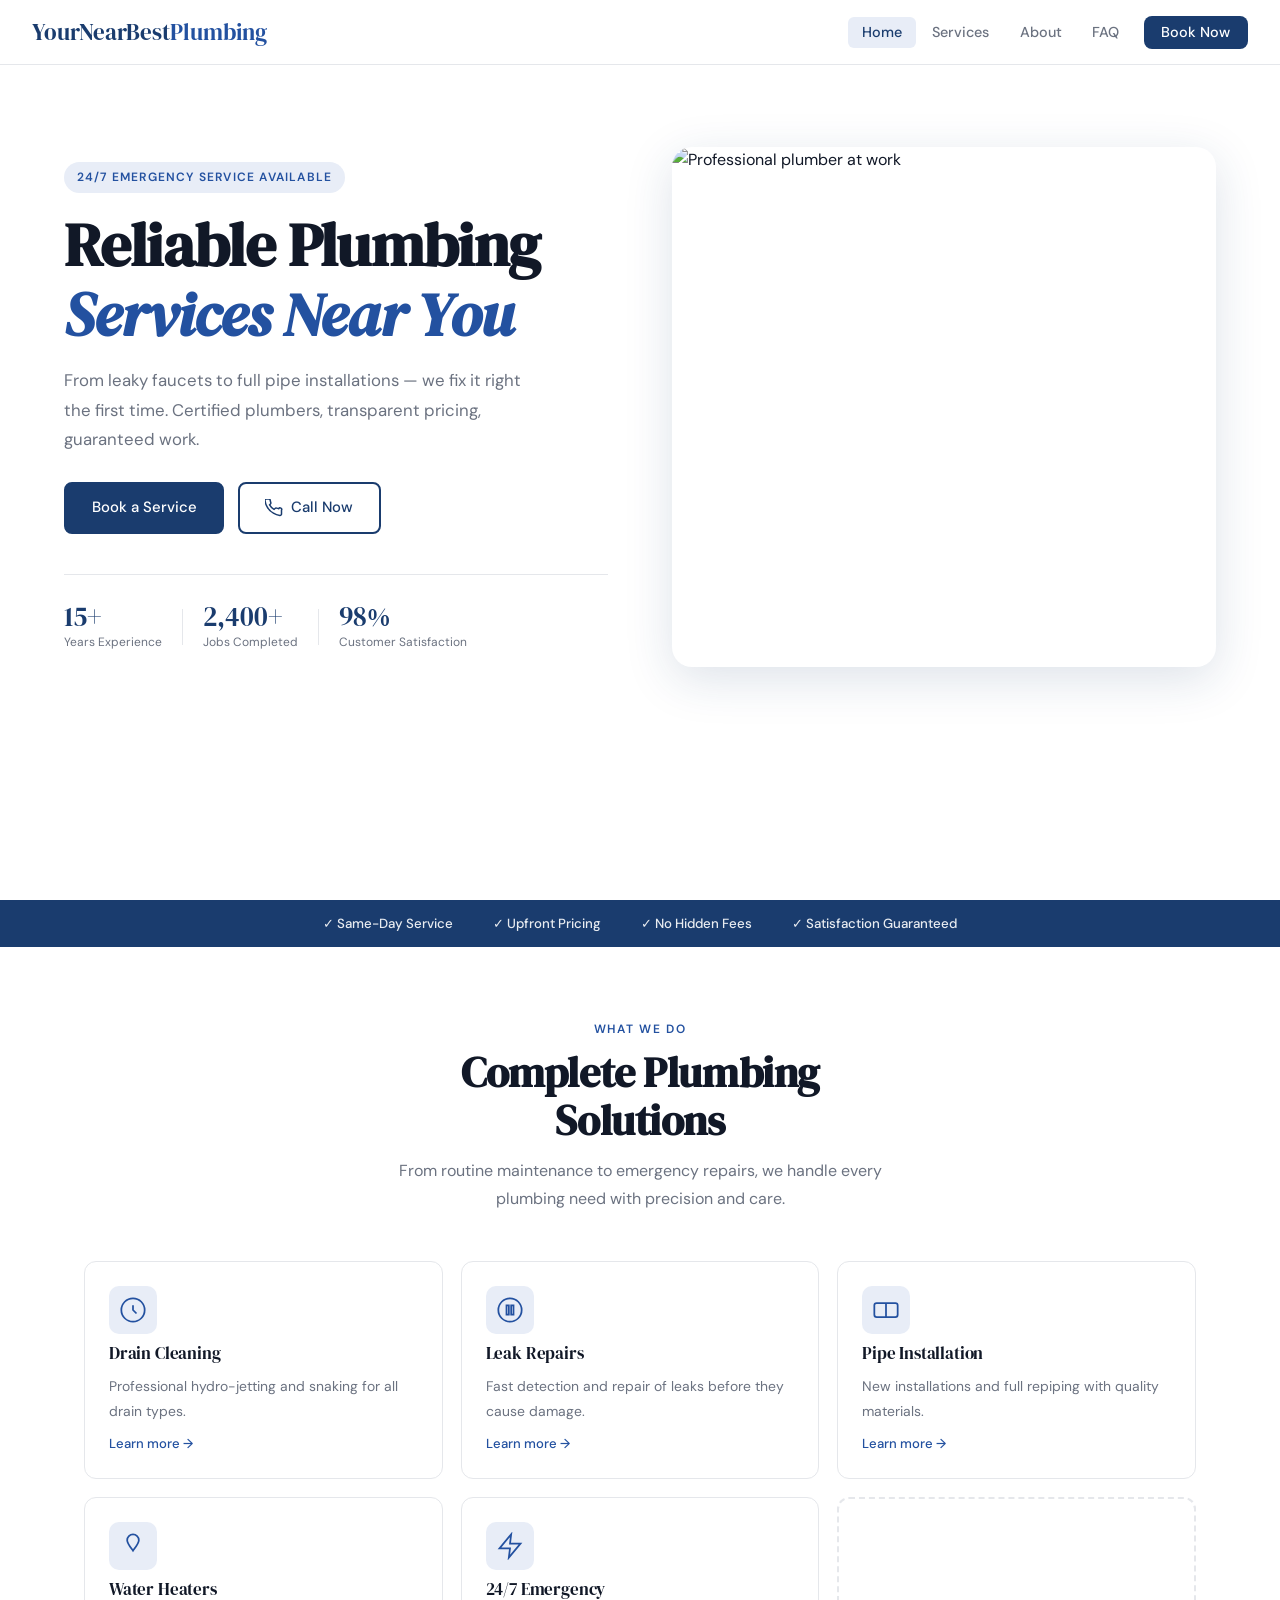
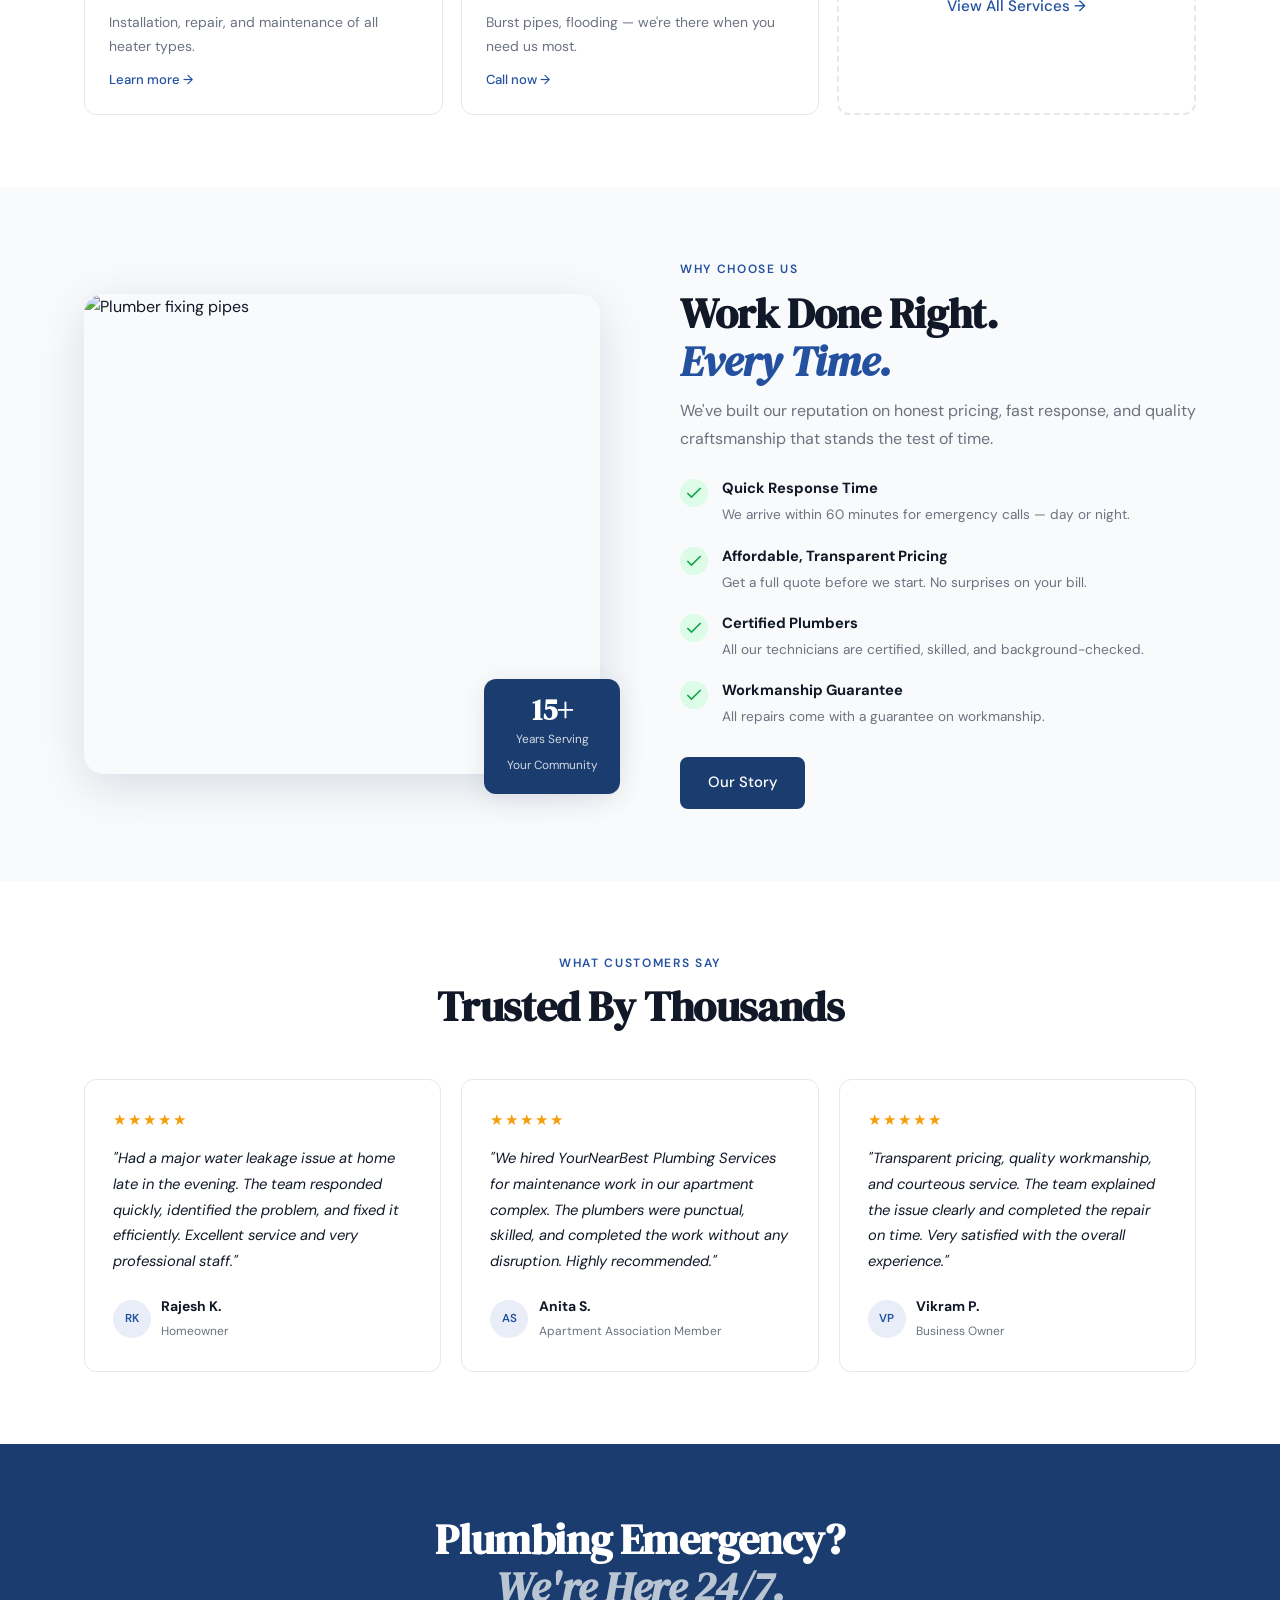
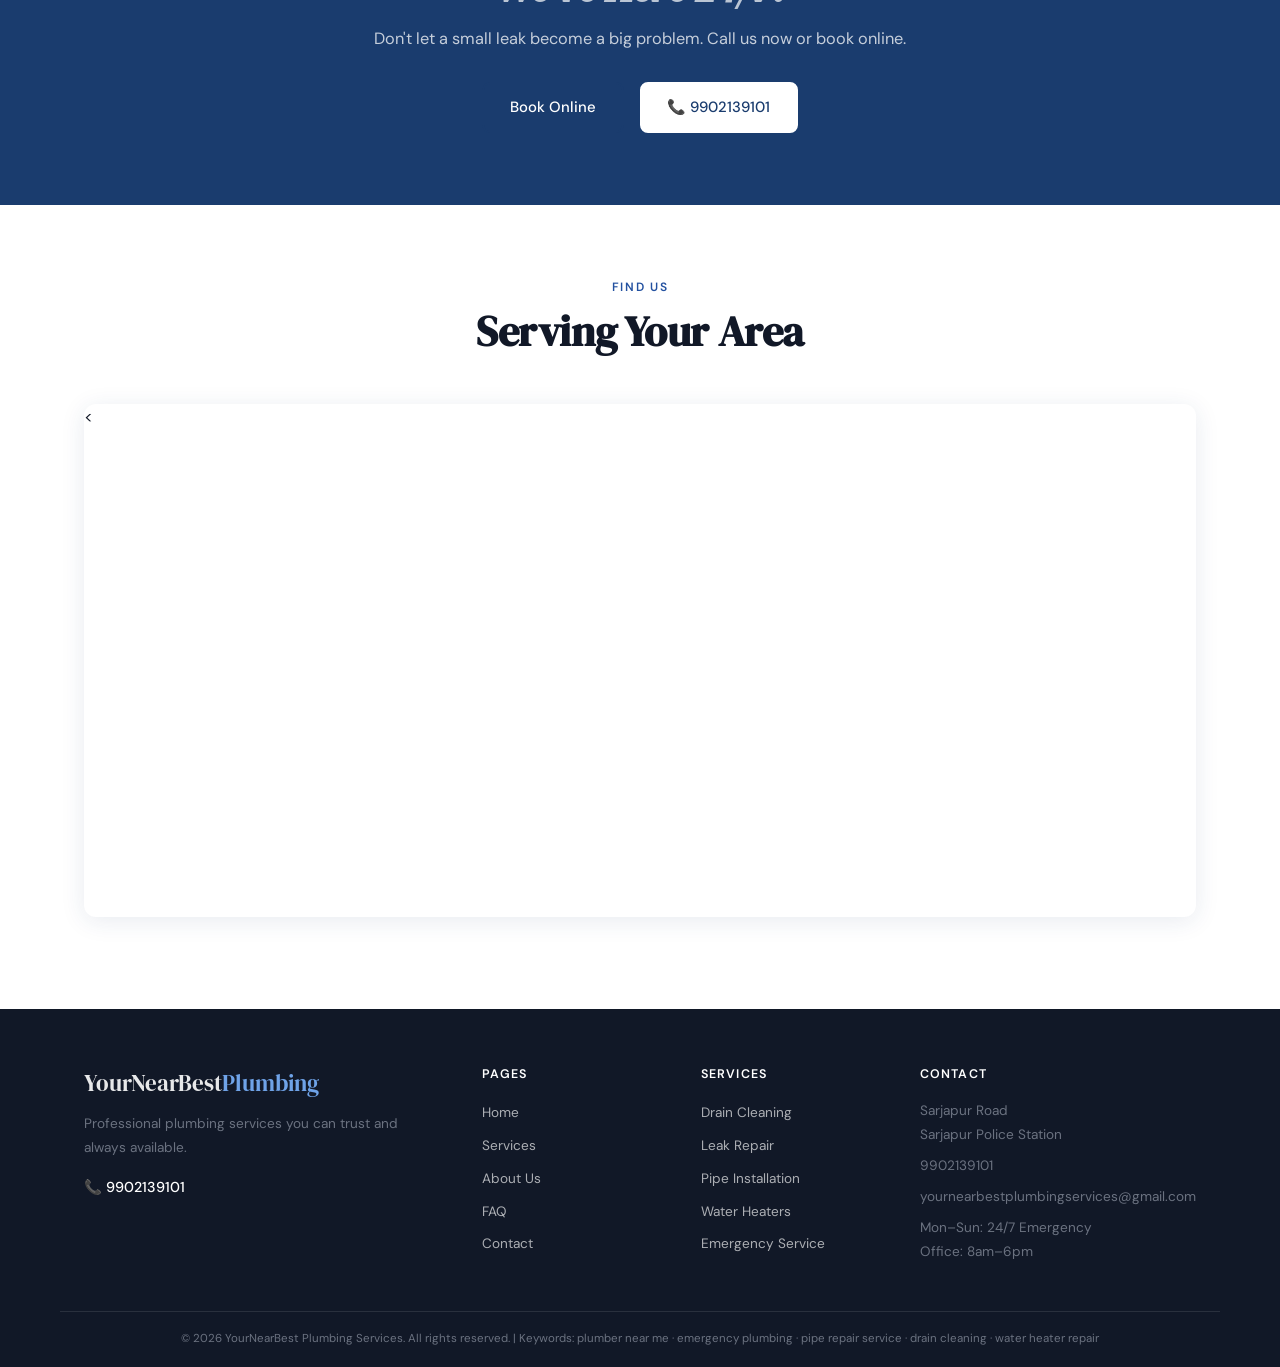
==== index.html @ a6e7dd5d "main-website-firsst-commit" ====
<!DOCTYPE html>
<html lang="en">
<head>
  <meta charset="UTF-8" />
  <meta name="viewport" content="width=device-width, initial-scale=1.0" />
  <title>YourNearBest Plumbing Services | Best Plumbing Services | 24/7 Emergency Plumber</title>
  <meta name="description" content="YourNearBest Plumbing Services offers expert drain cleaning, leak repair, pipe installation & water heater services. Fast, affordable, certified plumbers available 24/7." />
  <meta name="keywords" content="plumber near me, emergency plumbing, pipe repair service, drain cleaning, leak repair, water heater service" />
  <link rel="canonical" href="https://yournearbestplumbingservices.com/" />
  <script type="application/ld+json">
  {
    "@context": "https://schema.org",
    "@type": "LocalBusiness",
    "name": "YourNearBest Plumbing Services",
    "description": "Expert plumbing services including emergency repairs, drain cleaning, pipe installation and water heater services.",
    "url": "https://yournearbestplumbingservices.com",
    "telephone": "+91 9902139101",
    "address": {
      "@type": "PostalAddress",
      "streetAddress": "Sarjapura, Bengaluru, Kada Agrahara, Karnataka",
      "addressLocality": "Bengaluru",
      "addressRegion": "Begur",
      "postalCode": "560035"
    },
    "openingHours": "Mo-Su 00:00-24:00",
    "priceRange": " affordable"
  }
  </script>
  <link rel="preconnect" href="https://fonts.googleapis.com">
  <link href="https://fonts.googleapis.com/css2?family=DM+Serif+Display:ital@0;1&family=DM+Sans:wght@300;400;500&display=swap" rel="stylesheet">
  <link rel="stylesheet" href="style.css" />
</head>
<body>
  <nav class="nav" id="nav">
    <a href="index.html" class="nav-logo">YourNearBest<span>Plumbing</span></a>
    <button class="nav-toggle" id="navToggle" aria-label="Toggle menu">
      <span></span><span></span><span></span>
    </button>
    <ul class="nav-links" id="navLinks">
      <li><a href="index.html" class="active">Home</a></li>
      <li><a href="services.html">Services</a></li>
      <li><a href="about.html">About</a></li>
      <li><a href="faq.html">FAQ</a></li>
      <li><a href="contact.html" class="nav-cta">Book Now</a></li>
    </ul>
  </nav>
  <section class="hero">
    <div class="hero-bg"></div>
    <div class="hero-content">
      <p class="hero-eyebrow">24/7 Emergency Service Available</p>
      <h1 class="hero-headline">Reliable Plumbing<br><em>Services Near You</em></h1>
      <p class="hero-sub">From leaky faucets to full pipe installations — we fix it right the first time. Certified plumbers, transparent pricing, guaranteed work.</p>
      <div class="hero-actions">
        <a href="contact.html" class="btn-primary">Book a Service</a>
        <a href="tel:+919902139101" class="btn-ghost">
          <svg width="18" height="18" viewBox="0 0 24 24" fill="none" stroke="currentColor" stroke-width="2"><path d="M22 16.92v3a2 2 0 01-2.18 2 19.79 19.79 0 01-8.63-3.07A19.5 19.5 0 013.07 10.8a19.79 19.79 0 01-3.07-8.67A2 2 0 012 0h3a2 2 0 012 1.72c.127.96.361 1.903.7 2.81a2 2 0 01-.45 2.11L6.09 7.91a16 16 0 006 6l1.27-1.27a2 2 0 012.11-.45c.907.339 1.85.573 2.81.7A2 2 0 0122 14.92z"/></svg>
          Call Now
        </a>
      </div>
      <div class="hero-stats">
        <div class="stat"><span class="stat-n">15+</span><span class="stat-l">Years Experience</span></div>
        <div class="stat-div"></div>
        <div class="stat"><span class="stat-n">2,400+</span><span class="stat-l">Jobs Completed</span></div>
        <div class="stat-div"></div>
        <div class="stat"><span class="stat-n">98%</span><span class="stat-l">Customer Satisfaction</span></div>
      </div>
    </div>
    <div class="hero-image">
      <div class="hero-img-wrap">
        <img src="./images/plumbing-professional-doing-his-job.jpg" alt="Professional plumber at work" />
      </div>
    </div>
  </section>
  <div class="trust-bar">
    <div class="trust-bar-inner">
      <span>✓ Same-Day Service</span>
      <span>✓ Upfront Pricing</span>
      <span>✓ No Hidden Fees</span>
      <span>✓ Satisfaction Guaranteed</span>
    </div>
  </div>
  <section class="section services-preview">
    <div class="container">
      <div class="section-header">
        <p class="section-eyebrow">What We Do</p>
        <h2>Complete Plumbing<br>Solutions</h2>
        <p class="section-sub">From routine maintenance to emergency repairs, we handle every plumbing need with precision and care.</p>
      </div>
      <div class="services-grid">
        <a href="services.html#drain" class="service-card">
          <div class="service-icon"><svg width="28" height="28" viewBox="0 0 24 24" fill="none" stroke="currentColor" stroke-width="1.5"><circle cx="12" cy="12" r="10"/><path d="M12 8v4l3 3"/></svg></div>
          <h3>Drain Cleaning</h3>
          <p>Professional hydro-jetting and snaking for all drain types.</p>
          <span class="card-link">Learn more →</span>
        </a>
        <a href="services.html#leak" class="service-card">
          <div class="service-icon"><svg width="28" height="28" viewBox="0 0 24 24" fill="none" stroke="currentColor" stroke-width="1.5"><path d="M12 2C6.48 2 2 6.48 2 12s4.48 10 10 10 10-4.48 10-10S17.52 2 12 2zm-1 14H9V8h2v8zm4 0h-2V8h2v8z"/></svg></div>
          <h3>Leak Repairs</h3>
          <p>Fast detection and repair of leaks before they cause damage.</p>
          <span class="card-link">Learn more →</span>
        </a>
        <a href="services.html#pipe" class="service-card">
          <div class="service-icon"><svg width="28" height="28" viewBox="0 0 24 24" fill="none" stroke="currentColor" stroke-width="1.5"><rect x="2" y="6" width="20" height="12" rx="2"/><path d="M12 6v12"/></svg></div>
          <h3>Pipe Installation</h3>
          <p>New installations and full repiping with quality materials.</p>
          <span class="card-link">Learn more →</span>
        </a>
        <a href="services.html#water-heater" class="service-card">
          <div class="service-icon"><svg width="28" height="28" viewBox="0 0 24 24" fill="none" stroke="currentColor" stroke-width="1.5"><path d="M12 2a5 5 0 015 5c0 2.5-2 5-5 9-3-4-5-6.5-5-9a5 5 0 015-5z"/></svg></div>
          <h3>Water Heaters</h3>
          <p>Installation, repair, and maintenance of all heater types.</p>
          <span class="card-link">Learn more →</span>
        </a>
        <a href="services.html#emergency" class="service-card">
          <div class="service-icon"><svg width="28" height="28" viewBox="0 0 24 24" fill="none" stroke="currentColor" stroke-width="1.5"><path d="M13 2L3 14h9l-1 8 10-12h-9l1-8z"/></svg></div>
          <h3>24/7 Emergency</h3>
          <p>Burst pipes, flooding — we're there when you need us most.</p>
          <span class="card-link">Call now →</span>
        </a>
        <a href="services.html" class="service-card service-card--view-all">
          <span>View All Services →</span>
        </a>
      </div>
    </div>
  </section>
  <section class="section why-us">
    <div class="container why-us-inner">
      <div class="why-us-img">
        <img src="./images/plumbing-professional-doing-his-job.jpg" alt="Plumber fixing pipes" />
        <div class="why-us-badge">
          <strong>15+</strong>
          <span>Years Serving<br>Your Community</span>
        </div>
      </div>
      <div class="why-us-content">
        <p class="section-eyebrow">Why Choose Us</p>
        <h2>Work Done Right.<br><em>Every Time.</em></h2>
        <p class="section-sub">We've built our reputation on honest pricing, fast response, and quality craftsmanship that stands the test of time.</p>
        <ul class="why-list">
          <li>
            <div class="why-icon"><svg width="20" height="20" viewBox="0 0 24 24" fill="none" stroke="currentColor" stroke-width="2"><polyline points="20 6 9 17 4 12"/></svg></div>
            <div>
              <strong>Quick Response Time</strong>
              <p>We arrive within 60 minutes for emergency calls — day or night.</p>
            </div>
          </li>
          <li>
            <div class="why-icon"><svg width="20" height="20" viewBox="0 0 24 24" fill="none" stroke="currentColor" stroke-width="2"><polyline points="20 6 9 17 4 12"/></svg></div>
            <div>
              <strong>Affordable, Transparent Pricing</strong>
              <p>Get a full quote before we start. No surprises on your bill.</p>
            </div>
          </li>
          <li>
            <div class="why-icon"><svg width="20" height="20" viewBox="0 0 24 24" fill="none" stroke="currentColor" stroke-width="2"><polyline points="20 6 9 17 4 12"/></svg></div>
            <div>
              <strong>Certified Plumbers</strong>
              <p>All our technicians are certified, skilled, and background-checked.</p>
            </div>
          </li>
          <li>
            <div class="why-icon"><svg width="20" height="20" viewBox="0 0 24 24" fill="none" stroke="currentColor" stroke-width="2"><polyline points="20 6 9 17 4 12"/></svg></div>
            <div>
              <strong>Workmanship Guarantee</strong>
              <p>All repairs come with a guarantee on workmanship.</p>
            </div>
          </li>
        </ul>
        <a href="about.html" class="btn-primary">Our Story</a>
      </div>
    </div>
  </section>
  <section class="section testimonials">
    <div class="container">
      <div class="section-header">
        <p class="section-eyebrow">What Customers Say</p>
        <h2>Trusted By Thousands</h2>
      </div>
      <div class="testimonials-grid">
        <div class="testimonial-card">
          <div class="stars">★★★★★</div>
          <p>"Had a major water leakage issue at home late in the evening. The team responded quickly, identified the problem, and fixed it efficiently. Excellent service and very professional staff."</p>
          <div class="testimonial-author">
            <div class="author-avatar">RK</div>
            <div>
              <strong>Rajesh K.</strong>
              <span>Homeowner</span>
            </div>
          </div>
        </div>
      
        <div class="testimonial-card">
          <div class="stars">★★★★★</div>
          <p>"We hired YourNearBest Plumbing Services for maintenance work in our apartment complex. The plumbers were punctual, skilled, and completed the work without any disruption. Highly recommended."</p>
          <div class="testimonial-author">
            <div class="author-avatar">AS</div>
            <div>
              <strong>Anita S.</strong>
              <span>Apartment Association Member</span>
            </div>
          </div>
        </div>
      
        <div class="testimonial-card">
          <div class="stars">★★★★★</div>
          <p>"Transparent pricing, quality workmanship, and courteous service. The team explained the issue clearly and completed the repair on time. Very satisfied with the overall experience."</p>
          <div class="testimonial-author">
            <div class="author-avatar">VP</div>
            <div>
              <strong>Vikram P.</strong>
              <span>Business Owner</span>
            </div>
          </div>
        </div>
      </div>
  </section>
  <section class="cta-banner">
    <div class="container">
      <h2>Plumbing Emergency?<br><em>We're Here 24/7.</em></h2>
      <p>Don't let a small leak become a big problem. Call us now or book online.</p>
      <div class="cta-actions">
        <a href="contact.html" class="btn-primary">Book Online</a>
        <a href="tel:+919902139101" class="btn-white">📞 9902139101</a>
      </div>
    </div>
  </section>
  <section class="section location-section">
    <div class="container">
      <div class="section-header">
        <p class="section-eyebrow">Find Us</p>
        <h2>Serving Your Area</h2>
      </div>
      <div class="map-wrap">
        <<iframe src="https://www.google.com/maps/embed?pb=!1m13!1m8!1m3!1d1944.8650801097115!2d77.7828234!3d12.8606973!3m2!1i1024!2i768!4f13.1!3m2!1m1!2zMTLCsDUxJzM3LjEiTiA3N8KwNDYnNTguMSJF!5e0!3m2!1sen!2sin!4v1780507099151!5m2!1sen!2sin" width="1250" height="480" style="border:0;" allowfullscreen="" loading="lazy" referrerpolicy="no-referrer-when-downgrade"></iframe>
      </div>
  </section>
  <footer class="footer">
    <div class="container footer-inner">
      <div class="footer-brand">
        <a href="index.html" class="nav-logo">YourNearBest<span>Plumbing</span></a>
        <p>Professional plumbing services you can trust and always available.</p>
        <a href="tel:+919902139101" class="footer-phone">📞 9902139101</a>
      </div>
      <div class="footer-links">
        <h4>Pages</h4>
        <ul>
          <li><a href="index.html">Home</a></li>
          <li><a href="services.html">Services</a></li>
          <li><a href="about.html">About Us</a></li>
          <li><a href="faq.html">FAQ</a></li>
          <li><a href="contact.html">Contact</a></li>
        </ul>
      </div>
      <div class="footer-links">  
        <h4>Services</h4>
        <ul>
          <li><a href="services.html#drain">Drain Cleaning</a></li>
          <li><a href="services.html#leak">Leak Repair</a></li>
          <li><a href="services.html#pipe">Pipe Installation</a></li>
          <li><a href="services.html#water-heater">Water Heaters</a></li>
          <li><a href="services.html#emergency">Emergency Service</a></li>
        </ul>
      </div>
      <div class="footer-contact">
        <h4>Contact</h4>
        <p>Sarjapur Road<br>Sarjapur Police Station</p>
        <p><a href="tel:+919902139101">9902139101</a></p>
        <p><a href="mailto:yournearbestplumbingservices@gmail.com">yournearbestplumbingservices@gmail.com</a></p>
        <p>Mon–Sun: 24/7 Emergency<br>Office: 8am–6pm</p>
      </div>
    </div>
    <div class="footer-bottom">
      <p>© 2026 YourNearBest Plumbing Services. All rights reserved. | Keywords: plumber near me · emergency plumbing · pipe repair service · drain cleaning · water heater repair</p>
    </div>
  </footer>
  <script src="main.js"></script>
</body>
</html>
---- style.css ----
/* ============================================================
   FLOWRIGHT PLUMBING — style.css
   Clean, single-source. No duplicate rules.
   ============================================================ */

/* ── RESET ── */
*, *::before, *::after { box-sizing: border-box; margin: 0; padding: 0; }

/* ── TOKENS ── */
:root {
  --blue:       #1a3c6e;
  --blue-mid:   #2351a0;
  --blue-light: #e8edf7;
  --accent:     #e35b2a;
  --text:       #111827;
  --muted:      #6b7280;
  --border:     #e5e7eb;
  --white:      #ffffff;
  --off:        #f9fafb;
  --radius:     12px;
  --ease:       0.22s ease;
  --shadow:     0 4px 24px rgba(26,60,110,.10);
  --shadow-lg:  0 12px 48px rgba(26,60,110,.15);
}

/* ── BASE ── */
html { scroll-behavior: smooth; }

body {
  font-family: 'DM Sans', sans-serif;
  color: var(--text);
  background: var(--white);
  line-height: 1.6;
  -webkit-font-smoothing: antialiased;
}

img { display: block; width: 100%; height: 100%; object-fit: cover; }
a   { color: inherit; text-decoration: none; }

/* ── TYPOGRAPHY ── */
h1, h2, h3 {
  font-family: 'DM Serif Display', serif;
  line-height: 1.15;
  letter-spacing: -0.01em;
}
h1 { font-size: clamp(2.2rem, 5vw, 3.8rem); }
h2 { font-size: clamp(1.7rem, 3.5vw, 2.6rem); }
h3 { font-size: 1.15rem; font-weight: 400; }
em { font-style: italic; color: var(--blue-mid); }
p  { color: var(--muted); line-height: 1.75; }

/* ── LAYOUT ── */
.container {
  max-width: 1160px;
  margin: 0 auto;
  padding: 0 1.5rem;
}
.section { padding: 4.5rem 0; }

.section-header { text-align: center; margin-bottom: 3rem; }
.section-eyebrow {
  display: block;
  font-size: 0.75rem;
  font-weight: 600;
  letter-spacing: 0.14em;
  text-transform: uppercase;
  color: var(--blue-mid);
  margin-bottom: 0.6rem;
}
.section-sub {
  max-width: 540px;
  margin: 0.75rem auto 0;
  font-size: 1rem;
}

/* ── BUTTONS ── */
.btn-primary,
.btn-ghost,
.btn-white {
  display: inline-flex;
  align-items: center;
  gap: 0.5rem;
  padding: 0.75rem 1.6rem;
  border-radius: 8px;
  font-size: 0.93rem;
  font-weight: 500;
  font-family: 'DM Sans', sans-serif;
  cursor: pointer;
  transition: var(--ease);
  border: 2px solid transparent;
  white-space: nowrap;
  text-decoration: none;
}
.btn-primary  { background: var(--blue);    color: var(--white); border-color: var(--blue); }
.btn-primary:hover { background: var(--blue-mid); border-color: var(--blue-mid); transform: translateY(-1px); }
.btn-ghost    { background: transparent;    color: var(--blue);  border-color: var(--blue); }
.btn-ghost:hover  { background: var(--blue); color: var(--white); }
.btn-white    { background: var(--white);   color: var(--blue);  border-color: var(--white); }
.btn-white:hover  { background: var(--blue-light); color: var(--blue); }

/* ── NAV ── */
.nav {
  position: fixed;
  top: 0; left: 0; right: 0;
  z-index: 200;
  display: flex;
  align-items: center;
  justify-content: space-between;
  padding: 0.85rem 2rem;
  background: rgba(255,255,255,.96);
  backdrop-filter: blur(12px);
  border-bottom: 1px solid var(--border);
  transition: box-shadow var(--ease);
}
.nav.scrolled { box-shadow: var(--shadow); }

.nav-logo {
  font-family: 'DM Serif Display', serif;
  font-size: 1.45rem;
  color: var(--blue);
}
.nav-logo span { color: var(--blue-mid); }

.nav-links {
  list-style: none;
  display: flex;
  align-items: center;
  gap: 0.2rem;
}
.nav-links a {
  padding: 0.4rem 0.85rem;
  border-radius: 6px;
  font-size: 0.9rem;
  font-weight: 500;
  color: var(--muted);
  transition: var(--ease);
}
.nav-links a:hover,
.nav-links a.active { color: var(--blue); background: var(--blue-light); }

.nav-cta {
  background: var(--blue) !important;
  color: var(--white) !important;
  border-radius: 8px !important;
  margin-left: 0.5rem;
  padding: 0.45rem 1.1rem !important;
}
.nav-cta:hover { background: var(--blue-mid) !important; }
.nav-cta.active { background: var(--blue-mid) !important; }

.nav-toggle {
  display: none;
  flex-direction: column;
  gap: 5px;
  background: none;
  border: none;
  cursor: pointer;
  padding: 6px;
}
.nav-toggle span {
  display: block;
  width: 22px; height: 2px;
  background: var(--blue);
  border-radius: 2px;
  transition: var(--ease);
}

/* ── HERO ── */
.hero {
  display: grid;
  grid-template-columns: 1fr 1fr;
  grid-template-areas: "content image";
  align-items: center;
  gap: 4rem;
  min-height: 100vh;
  padding: 7rem 5% 4rem;
  max-width: 1300px;
  margin: 0 auto;
}
.hero-content { grid-area: content; }
.hero-image   { grid-area: image; }

.hero-eyebrow {
  display: inline-block;
  background: var(--blue-light);
  color: var(--blue-mid);
  font-size: 0.75rem;
  font-weight: 600;
  letter-spacing: 0.1em;
  text-transform: uppercase;
  padding: 0.3rem 0.8rem;
  border-radius: 100px;
  margin-bottom: 1.1rem;
}
.hero-headline { margin-bottom: 1rem; }
.hero-sub      { font-size: 1.05rem; max-width: 460px; margin-bottom: 1.75rem; }
.hero-actions  { display: flex; gap: 0.85rem; flex-wrap: wrap; margin-bottom: 2.5rem; }

.hero-stats {
  display: flex;
  align-items: center;
  gap: 1.25rem;
  padding-top: 1.75rem;
  border-top: 1px solid var(--border);
}
.stat       { display: flex; flex-direction: column; gap: 0.15rem; }
.stat-n     { font-family: 'DM Serif Display', serif; font-size: 1.7rem; color: var(--blue); line-height: 1; }
.stat-l     { font-size: 0.75rem; color: var(--muted); }
.stat-div   { width: 1px; height: 36px; background: var(--border); }

.hero-img-wrap {
  position: relative;
  border-radius: 20px;
  overflow: hidden;
  height: 520px;
  box-shadow: var(--shadow-lg);
}
.hero-badge {
  position: absolute;
  bottom: 1.25rem; left: 1.25rem;
  background: var(--white);
  border-radius: 10px;
  padding: 0.65rem 1rem;
  display: flex;
  align-items: center;
  gap: 0.5rem;
  font-size: 0.82rem;
  font-weight: 500;
  color: var(--blue);
  box-shadow: var(--shadow);
}
.hero-badge svg { color: #16a34a; }

/* ── TRUST BAR ── */
.trust-bar { background: var(--blue); padding: 0.8rem 0; }
.trust-bar-inner {
  display: flex;
  gap: 2.5rem;
  justify-content: center;
  flex-wrap: wrap;
  font-size: 0.83rem;
  font-weight: 500;
  color: rgba(255,255,255,.9);
  padding: 0 1.5rem;
}

/* ── SERVICES GRID (home preview) ── */
.services-grid {
  display: grid;
  grid-template-columns: repeat(3, 1fr);
  gap: 1.1rem;
}
.service-card {
  background: var(--white);
  border: 1px solid var(--border);
  border-radius: var(--radius);
  padding: 1.5rem;
  display: flex;
  flex-direction: column;
  gap: 0.65rem;
  color: var(--text);
  transition: var(--ease);
}
.service-card:hover { border-color: var(--blue-mid); box-shadow: var(--shadow); transform: translateY(-2px); }

.service-icon {
  width: 48px; height: 48px;
  background: var(--blue-light);
  border-radius: 10px;
  display: flex;
  align-items: center;
  justify-content: center;
  color: var(--blue-mid);
}
.service-card h3 { font-size: 1.05rem; color: var(--text); }
.service-card p  { font-size: 0.87rem; flex: 1; }
.card-link       { font-size: 0.82rem; font-weight: 500; color: var(--blue-mid); }

.service-card--accent {
  background: var(--blue);
  border-color: var(--blue);
  color: var(--white);
}
.service-card--accent h3,
.service-card--accent p    { color: rgba(255,255,255,.9); }
.service-card--accent .service-icon { background: rgba(255,255,255,.15); color: var(--white); }
.service-card--accent .card-link    { color: rgba(255,255,255,.75); }

.service-card--view-all {
  border: 2px dashed var(--border);
  align-items: center;
  justify-content: center;
  font-weight: 500;
  color: var(--blue-mid);
  font-size: 0.95rem;
  min-height: 110px;
}
.service-card--view-all:hover { border-color: var(--blue-mid); background: var(--blue-light); }

/* ── WHY US ── */
.why-us { background: var(--off); }
.why-us-inner {
  display: grid;
  grid-template-columns: 1fr 1fr;
  gap: 5rem;
  align-items: center;
}
.why-us-img { position: relative; }
.why-us-img img {
  border-radius: 20px;
  height: 480px;
  object-fit: cover;
  box-shadow: var(--shadow-lg);
  width: 100%;
}
.why-us-badge {
  position: absolute;
  bottom: -1.25rem; right: -1.25rem;
  background: var(--blue);
  color: var(--white);
  padding: 1.1rem 1.4rem;
  border-radius: var(--radius);
  text-align: center;
  box-shadow: var(--shadow);
}
.why-us-badge strong {
  display: block;
  font-family: 'DM Serif Display', serif;
  font-size: 1.8rem;
  line-height: 1;
}
.why-us-badge span { font-size: 0.74rem; opacity: .8; }

.why-list {
  list-style: none;
  display: flex;
  flex-direction: column;
  gap: 1.1rem;
  margin: 1.5rem 0 1.75rem;
}
.why-list li { display: flex; gap: 0.85rem; align-items: flex-start; }
.why-icon {
  width: 28px; height: 28px; min-width: 28px;
  background: #dcfce7;
  border-radius: 50%;
  display: flex;
  align-items: center;
  justify-content: center;
  color: #16a34a;
  margin-top: 2px;
}
.why-list li strong { display: block; color: var(--text); font-size: 0.92rem; margin-bottom: 0.15rem; }
.why-list li p      { font-size: 0.85rem; }

/* ── TESTIMONIALS ── */
.testimonials-grid {
  display: grid;
  grid-template-columns: repeat(3, 1fr);
  gap: 1.25rem;
}
.testimonial-card {
  background: var(--white);
  border: 1px solid var(--border);
  border-radius: var(--radius);
  padding: 1.75rem;
}
.stars { color: #f59e0b; font-size: 0.95rem; margin-bottom: 0.85rem; letter-spacing: 2px; }
.testimonial-card > p { font-size: 0.92rem; font-style: italic; color: var(--text); margin-bottom: 1.25rem; }
.testimonial-author { display: flex; align-items: center; gap: 0.65rem; }
.author-avatar {
  width: 38px; height: 38px; min-width: 38px;
  background: var(--blue-light);
  border-radius: 50%;
  display: flex; align-items: center; justify-content: center;
  font-size: 0.72rem; font-weight: 600; color: var(--blue-mid);
}
.testimonial-author strong { display: block; font-size: 0.87rem; color: var(--text); }
.testimonial-author span   { font-size: 0.75rem; color: var(--muted); }

/* ── CTA BANNER ── */
.cta-banner {
  background: var(--blue);
  color: var(--white);
  padding: 4.5rem 1.5rem;
  text-align: center;
}
.cta-banner h2  { color: var(--white); margin-bottom: 0.85rem; }
.cta-banner em  { color: rgba(255,255,255,.7); }
.cta-banner > .container > p { color: rgba(255,255,255,.75); margin-bottom: 1.75rem; font-size: 1.02rem; }
.cta-actions { display: flex; gap: 1rem; justify-content: center; flex-wrap: wrap; }

/* ── MAP / LOCATION ── */
.map-wrap {
  border-radius: var(--radius);
  overflow: hidden;
  box-shadow: var(--shadow);
  margin-bottom: 1.25rem;
}
.service-areas {
  display: flex; gap: 0.6rem; flex-wrap: wrap; align-items: center;
  font-size: 0.85rem;
}
.service-areas strong { color: var(--text); }
.service-areas span {
  background: var(--blue-light);
  color: var(--blue-mid);
  padding: 0.2rem 0.65rem;
  border-radius: 100px;
  font-size: 0.77rem;
  font-weight: 500;
}

/* ── FOOTER ── */
.footer { background: var(--text); color: rgba(255,255,255,.65); padding: 3.5rem 0 0; }
.footer-inner {
  display: grid;
  grid-template-columns: 2fr 1fr 1fr 1.5fr;
  gap: 2.5rem;
  padding-bottom: 2.5rem;
  border-bottom: 1px solid rgba(255,255,255,.1);
}
.footer .nav-logo { color: rgba(255,255,255,.9); margin-bottom: 0.65rem; display: block; }
.footer .nav-logo span { color: #6fa3e8; }
.footer-brand p { font-size: 0.85rem; margin-bottom: 0.85rem; }
.footer-phone { color: var(--white); font-weight: 500; font-size: 0.9rem; }

.footer-links h4,
.footer-contact h4 {
  color: var(--white);
  font-size: 0.78rem;
  font-weight: 600;
  letter-spacing: 0.09em;
  text-transform: uppercase;
  margin-bottom: 0.9rem;
}
.footer-links ul { list-style: none; display: flex; flex-direction: column; gap: 0.45rem; }
.footer-links ul a { font-size: 0.85rem; transition: var(--ease); }
.footer-links ul a:hover { color: var(--white); }
.footer-contact p   { font-size: 0.85rem; margin-bottom: 0.45rem; }
.footer-contact a:hover { color: var(--white); }

.footer-bottom {
  padding: 1.1rem 1.5rem;
  text-align: center;
  font-size: 0.72rem;
  max-width: 1160px;
  margin: 0 auto;
}

/* ── PAGE HERO (inner pages) ── */
.page-hero {
  padding: 8.5rem 1.5rem 4.5rem;
  background: linear-gradient(135deg, var(--blue) 0%, var(--blue-mid) 100%);
  text-align: center;
}
.page-hero .section-eyebrow { color: rgba(255,255,255,.65); }
.page-hero h1  { color: var(--white); margin-bottom: 0.85rem; }
.page-hero em  { color: rgba(255,255,255,.7); }
.page-hero > .container > p { color: rgba(255,255,255,.8); font-size: 1rem; max-width: 520px; margin: 0 auto; }

/* ── SERVICES PAGE (full listings) ── */
.service-full {
  display: grid;
  grid-template-columns: 1fr 1fr;
  gap: 4.5rem;
  align-items: center;
  padding: 4rem 0;
  border-bottom: 1px solid var(--border);
}
.service-full:last-child { border-bottom: none; }
.service-full--reverse { direction: rtl; }
.service-full--reverse > * { direction: ltr; }

.service-full-img {
  border-radius: var(--radius);
  overflow: hidden;
  height: 360px;
  box-shadow: var(--shadow);
}
.service-number {
  font-family: 'DM Serif Display', serif;
  font-size: 3rem;
  color: var(--blue-light);
  line-height: 1;
  margin-bottom: 0.4rem;
}
.service-full-content h2 { margin-bottom: 0.85rem; }
.service-full-content > p { margin-bottom: 1.25rem; }

.service-features {
  list-style: none;
  display: grid;
  grid-template-columns: 1fr 1fr;
  gap: 0.45rem;
  margin-bottom: 1.75rem;
}
.service-features li {
  font-size: 0.85rem;
  color: var(--muted);
  padding-left: 1.1rem;
  position: relative;
}
.service-features li::before { content: '✓'; position: absolute; left: 0; color: var(--blue-mid); font-weight: 700; }

.pricing-note { background: var(--blue-light); }
.pricing-note-inner {
  display: flex;
  align-items: center;
  justify-content: space-between;
  gap: 2rem;
  flex-wrap: wrap;
}
.pricing-note-inner h2 { margin-bottom: 0.4rem; }

/* ── ABOUT PAGE ── */
.about-stats {
  display: flex;
  gap: 2rem;
  margin-top: 1.5rem;
  padding-top: 1.5rem;
  border-top: 1px solid var(--border);
}
.about-stat span {
  display: block;
  font-family: 'DM Serif Display', serif;
  font-size: 1.9rem;
  color: var(--blue);
  line-height: 1;
  margin-bottom: 0.2rem;
}
.about-stat p { font-size: 0.8rem; }

/* Timeline */
.history-section { background: var(--off); }
.timeline { position: relative; padding-left: 2rem; }
.timeline::before {
  content: '';
  position: absolute;
  left: 0; top: 0; bottom: 0;
  width: 2px;
  background: var(--border);
}
.timeline-item {
  position: relative;
  display: grid;
  grid-template-columns: 90px 1fr;
  gap: 1.75rem;
  padding-bottom: 2.5rem;
  align-items: start;
}
.timeline-item:last-child { padding-bottom: 0; }
.timeline-marker { text-align: right; padding-right: 1rem; position: relative; }
.timeline-marker::after {
  content: '';
  position: absolute;
  right: -2.35rem; top: 0.35rem;
  width: 11px; height: 11px;
  background: var(--blue-mid);
  border-radius: 50%;
  border: 3px solid var(--off);
  box-shadow: 0 0 0 2px var(--blue-mid);
}
.timeline-marker span {
  font-family: 'DM Serif Display', serif;
  font-size: 0.95rem;
  color: var(--blue-mid);
}
.timeline-content h3 { font-size: 1.05rem; color: var(--text); margin-bottom: 0.4rem; }
.timeline-content p  { font-size: 0.87rem; }
.timeline-content em { color: var(--muted); }

/* Team */
.team-grid {
  display: grid;
  grid-template-columns: repeat(4, 1fr);
  gap: 1.25rem;
}
.team-card {
  background: var(--white);
  border: 1px solid var(--border);
  border-radius: var(--radius);
  padding: 1.5rem;
  text-align: center;
}
.team-avatar {
  width: 60px; height: 60px;
  background: var(--blue-light);
  border-radius: 50%;
  display: flex; align-items: center; justify-content: center;
  font-size: 0.95rem; font-weight: 600; color: var(--blue-mid);
  margin: 0 auto 0.85rem;
}
.team-card h3   { font-size: 0.98rem; margin-bottom: 0.2rem; }
.team-role      { font-size: 0.75rem; color: var(--blue-mid); font-weight: 500; margin-bottom: 0.6rem; display: block; }
.team-card p    { font-size: 0.83rem; }

/* Values */
.values-section { background: var(--off); }
.values-grid {
  display: grid;
  grid-template-columns: repeat(4, 1fr);
  gap: 1.25rem;
}
.value-card {
  background: var(--white);
  border: 1px solid var(--border);
  border-radius: var(--radius);
  padding: 1.75rem;
}
.value-num {
  font-family: 'DM Serif Display', serif;
  font-size: 2.2rem;
  color: var(--blue-light);
  line-height: 1;
  margin-bottom: 0.65rem;
}
.value-card h3 { font-size: 0.97rem; color: var(--text); margin-bottom: 0.4rem; }
.value-card p  { font-size: 0.85rem; }

/* ── FAQ PAGE ── */
.faq-container { max-width: 780px; }
.faq-category  { margin-bottom: 2.75rem; }
.faq-cat-title {
  font-size: 0.78rem;
  font-weight: 700;
  text-transform: uppercase;
  letter-spacing: 0.1em;
  color: var(--blue-mid);
  margin-bottom: 0.85rem;
  padding-bottom: 0.5rem;
  border-bottom: 2px solid var(--blue-light);
}
.faq-list { display: flex; flex-direction: column; }
.faq-item { border-bottom: 1px solid var(--border); }

.faq-q {
  width: 100%;
  text-align: left;
  background: none;
  border: none;
  padding: 1.1rem 2.5rem 1.1rem 0;
  font-family: 'DM Sans', sans-serif;
  font-size: 0.95rem;
  font-weight: 500;
  color: var(--text);
  cursor: pointer;
  position: relative;
  transition: color var(--ease);
}
.faq-q:hover { color: var(--blue-mid); }
.faq-q::after {
  content: '+';
  position: absolute;
  right: 0; top: 50%;
  transform: translateY(-50%);
  font-size: 1.4rem;
  font-weight: 300;
  color: var(--blue-mid);
}
.faq-q[aria-expanded="true"]::after { content: '−'; }

.faq-a { display: none; padding: 0 0 1.1rem; }
.faq-a.open { display: block; }
.faq-a p { font-size: 0.9rem; }

/* ── CONTACT PAGE ── */
.contact-section { padding-top: 3rem; }
.contact-inner {
  display: grid;
  grid-template-columns: 1fr 1.5fr;
  gap: 3.5rem;
  align-items: start;
}

.contact-info h2 { margin-bottom: 1.75rem; }
.contact-item {
  display: flex;
  gap: 0.9rem;
  align-items: flex-start;
  margin-bottom: 1.3rem;
}
.contact-icon { font-size: 1.15rem; margin-top: 1px; }
.contact-item strong {
  display: block;
  font-size: 0.72rem;
  text-transform: uppercase;
  letter-spacing: 0.09em;
  color: var(--muted);
  margin-bottom: 0.15rem;
}
.contact-item a,
.contact-item span { font-size: 0.92rem; color: var(--text); }
.contact-item a:hover { color: var(--blue-mid); }

.contact-map {
  border-radius: var(--radius);
  overflow: hidden;
  margin-top: 1.5rem;
  box-shadow: var(--shadow);
}
.contact-trust {
  margin-top: 1.5rem;
  display: flex;
  flex-direction: column;
  gap: 0.55rem;
}
.trust-item { display: flex; align-items: center; gap: 0.6rem; font-size: 0.87rem; color: var(--text); }
.trust-check {
  width: 22px; height: 22px; min-width: 22px;
  background: #dcfce7;
  border-radius: 50%;
  display: flex; align-items: center; justify-content: center;
  font-size: 0.7rem; color: #16a34a; font-weight: 700;
}

/* FORM WRAPPER */
.contact-form-wrap { 
  position: relative;
  background: linear-gradient(135deg, var(--blue-light) 0%, var(--white) 100%);
  padding: 2rem;
  border-radius: var(--radius);
  border: 1px solid var(--border);
}
.form-header { 
  margin-bottom: 1.75rem;
  padding-bottom: 1.25rem;
  border-bottom: 2px solid var(--blue-light);
}
.form-header h2 { 
  margin-bottom: 0.5rem;
  color: var(--blue);
}
.form-note { 
  font-size: 0.87rem;
  color: var(--muted);
  font-weight: 500;
  display: flex;
  align-items: center;
  gap: 0.4rem;
}



/* SUCCESS STATE */
.form-success {
  background: var(--off);
  border: 1px solid var(--border);
  border-radius: var(--radius);
  padding: 2.5rem 2rem;
  text-align: center;
}
.success-icon {
  width: 64px; height: 64px;
  background: #dcfce7;
  border-radius: 50%;
  display: flex; align-items: center; justify-content: center;
  font-size: 1.75rem; color: #16a34a;
  margin: 0 auto 1.25rem;
}
.form-success h3 {
  font-family: 'DM Serif Display', serif;
  font-size: 1.5rem;
  margin-bottom: 0.75rem;
  color: var(--text);
}
.form-success p { font-size: 0.9rem; margin-bottom: 0.25rem; }

/* FORM */
.booking-form {
  display: flex;
  flex-direction: column;
  gap: 1.1rem;
}
.form-row {
  display: grid;
  grid-template-columns: 1fr 1fr;
  gap: 1.1rem;
}
.form-group {
  display: flex;
  flex-direction: column;
  gap: 0.35rem;
  position: relative;
}
.form-group label {
  font-size: 0.8rem;
  font-weight: 500;
  color: var(--text);
}
.req        { color: var(--accent); }
.opt        { color: var(--muted); font-weight: 400; }
.label-hint { color: var(--muted); font-weight: 400; font-size: 0.73rem; }

.form-group input,
.form-group select,
.form-group textarea {
  width: 100%;
  padding: 0.72rem 1rem;
  border: 1.5px solid var(--border);
  border-radius: 8px;
  font-family: 'DM Sans', sans-serif;
  font-size: 0.9rem;
  color: var(--text);
  background: var(--white);
  transition: border-color var(--ease), box-shadow var(--ease);
  -webkit-appearance: none;
  appearance: none;
}
.form-group input:focus,
.form-group select:focus,
.form-group textarea:focus {
  outline: none;
  border-color: var(--blue-mid);
  box-shadow: 0 0 0 3px rgba(35,81,160,.1);
}
.form-group.has-error input,
.form-group.has-error select,
.form-group.has-error textarea {
  border-color: #ef4444;
}
.form-group textarea { resize: vertical; min-height: 100px; }

/* Select wrapper (custom arrow) */
.select-wrap { position: relative; }
.select-wrap select { padding-right: 2.25rem; cursor: pointer; }
.select-arrow {
  position: absolute;
  right: 0.75rem; top: 50%;
  transform: translateY(-50%);
  color: var(--muted);
  pointer-events: none;
}

/* Field errors */
.field-error {
  display: none;
  font-size: 0.75rem;
  color: #ef4444;
  margin-top: 0.1rem;
}
.form-group.has-error .field-error { display: block; }

/* Submit button */
.btn-submit {
  width: 100%;
  padding: 0.9rem 1.5rem;
  background: var(--blue);
  color: var(--white);
  border: none;
  border-radius: 8px;
  font-family: 'DM Sans', sans-serif;
  font-size: 1rem;
  font-weight: 500;
  cursor: pointer;
  transition: background var(--ease), transform var(--ease);
  display: flex;
  align-items: center;
  justify-content: center;
  gap: 0.5rem;
  margin-top: 0.25rem;
}
.btn-submit:hover { background: var(--blue-mid); transform: translateY(-1px); }
.btn-submit:disabled { opacity: 0.65; cursor: not-allowed; transform: none; }

@keyframes spin { to { transform: rotate(360deg); } }
.spin { animation: spin 0.8s linear infinite; }

.form-disclaimer { font-size: 0.73rem; color: var(--muted); text-align: center; }

/* Emergency strip */
.emergency-strip {
  background: var(--accent);
  color: var(--white);
  padding: 0.9rem 1.5rem;
  display: flex;
  align-items: center;
  justify-content: center;
  gap: 1rem;
  flex-wrap: wrap;
  font-size: 0.88rem;
}
.emergency-strip a {
  background: var(--white);
  color: var(--accent);
  padding: 0.35rem 0.9rem;
  border-radius: 6px;
  font-weight: 600;
  font-size: 0.85rem;
}

/* ── THANK YOU PAGE ── */
.thankyou-page {
  min-height: 80vh;
  display: flex;
  align-items: center;
  padding: 8rem 1.5rem 4rem;
}
.thankyou-inner { text-align: center; max-width: 500px; margin: 0 auto; }
.thankyou-icon {
  width: 70px; height: 70px;
  background: #dcfce7;
  border-radius: 50%;
  display: flex; align-items: center; justify-content: center;
  font-size: 1.85rem; color: #16a34a;
  margin: 0 auto 1.4rem;
}
.thankyou-inner h1 { margin-bottom: 1rem; }
.thankyou-inner p  { margin-bottom: 1rem; }

/* ══════════════════════════════════════════
   RESPONSIVE
   ══════════════════════════════════════════ */

/* Tablet landscape */
@media (max-width: 1100px) {
  .hero { gap: 3rem; padding: 7rem 4% 4rem; }
  .hero-img-wrap { height: 460px; }
  .why-us-inner { gap: 3.5rem; }
  .team-grid   { grid-template-columns: repeat(2, 1fr); }
  .values-grid { grid-template-columns: repeat(2, 1fr); }
  .footer-inner { grid-template-columns: 1fr 1fr; gap: 2rem; }
}

/* Tablet portrait + large phones */
@media (max-width: 768px) {

  /* Nav */
  .nav { padding: 0.75rem 1.25rem; }
  .nav-toggle { display: flex; }
  .nav-links {
    display: none;
    position: absolute;
    top: 100%; left: 0; right: 0;
    background: var(--white);
    flex-direction: column;
    padding: 0.75rem;
    border-bottom: 1px solid var(--border);
    box-shadow: var(--shadow);
    gap: 0.15rem;
    z-index: 200;
  }
  .nav-links.open  { display: flex; }
  .nav-links a     { display: block; padding: 0.6rem 1rem; border-radius: 6px; }
  .nav-cta         { margin-left: 0 !important; text-align: center; }

  /* Hero — image on top, text below */
  .hero {
    grid-template-columns: 1fr;
    grid-template-areas: "image" "content";
    min-height: auto;
    padding: 6rem 1.25rem 3rem;
    gap: 1.75rem;
    max-width: 100%;
  }
  .hero-img-wrap  { height: 280px; }
  .hero-sub       { max-width: 100%; }
  .hero-stats     { gap: 0.85rem; padding-top: 1.25rem; flex-wrap: wrap; }
  .stat-div       { height: 28px; }

  /* Sections */
  .section { padding: 3rem 0; }
  .section-header { margin-bottom: 2rem; }

  /* Grids → single column */
  .services-grid,
  .testimonials-grid { grid-template-columns: 1fr; }

  .why-us-inner { grid-template-columns: 1fr; gap: 2.5rem; }
  .why-us-img img { height: 320px; }
  .why-us-badge { right: 0; bottom: -1rem; }

  /* Services page */
  .service-full { grid-template-columns: 1fr; gap: 1.75rem; padding: 2.5rem 0; }
  .service-full--reverse { direction: ltr; }
  .service-full-img { height: 260px; }
  .service-features { grid-template-columns: 1fr; }

  /* About */
  .team-grid   { grid-template-columns: repeat(2, 1fr); }
  .values-grid { grid-template-columns: 1fr 1fr; }
  .about-stats { flex-wrap: wrap; gap: 1rem; }
  .timeline-item { grid-template-columns: 70px 1fr; gap: 1rem; }

  /* Contact */
  .contact-inner { grid-template-columns: 1fr; gap: 2rem; }
  .form-row      { grid-template-columns: 1fr; }
  .contact-section { padding-top: 2rem; }

  /* Trust bar */
  .trust-bar-inner { gap: 0.6rem; flex-direction: column; text-align: center; }

  /* Footer */
  .footer-inner { grid-template-columns: 1fr 1fr; gap: 1.5rem; }
  .pricing-note-inner { flex-direction: column; text-align: center; }

  /* CTA */
  .cta-banner { padding: 3rem 1.25rem; }
}

/* Small phones */
@media (max-width: 480px) {
  .hero    { padding: 5.5rem 1rem 2.5rem; }
  .hero-img-wrap { height: 240px; }
  .hero-actions  { flex-direction: column; }
  .hero-actions a { width: 100%; justify-content: center; text-align: center; }

  .service-card,
  .testimonial-card,
  .team-card,
  .value-card { padding: 1.1rem; }

  .team-grid   { grid-template-columns: 1fr; }
  .values-grid { grid-template-columns: 1fr; }
  .footer-inner { grid-template-columns: 1fr; }

  .service-full-img { height: 210px; }
  .about-stats { flex-direction: column; }

  .emergency-strip { flex-direction: column; text-align: center; gap: 0.6rem; }

  .cta-actions { flex-direction: column; align-items: center; }
  .cta-actions a { width: 100%; max-width: 300px; justify-content: center; }
}
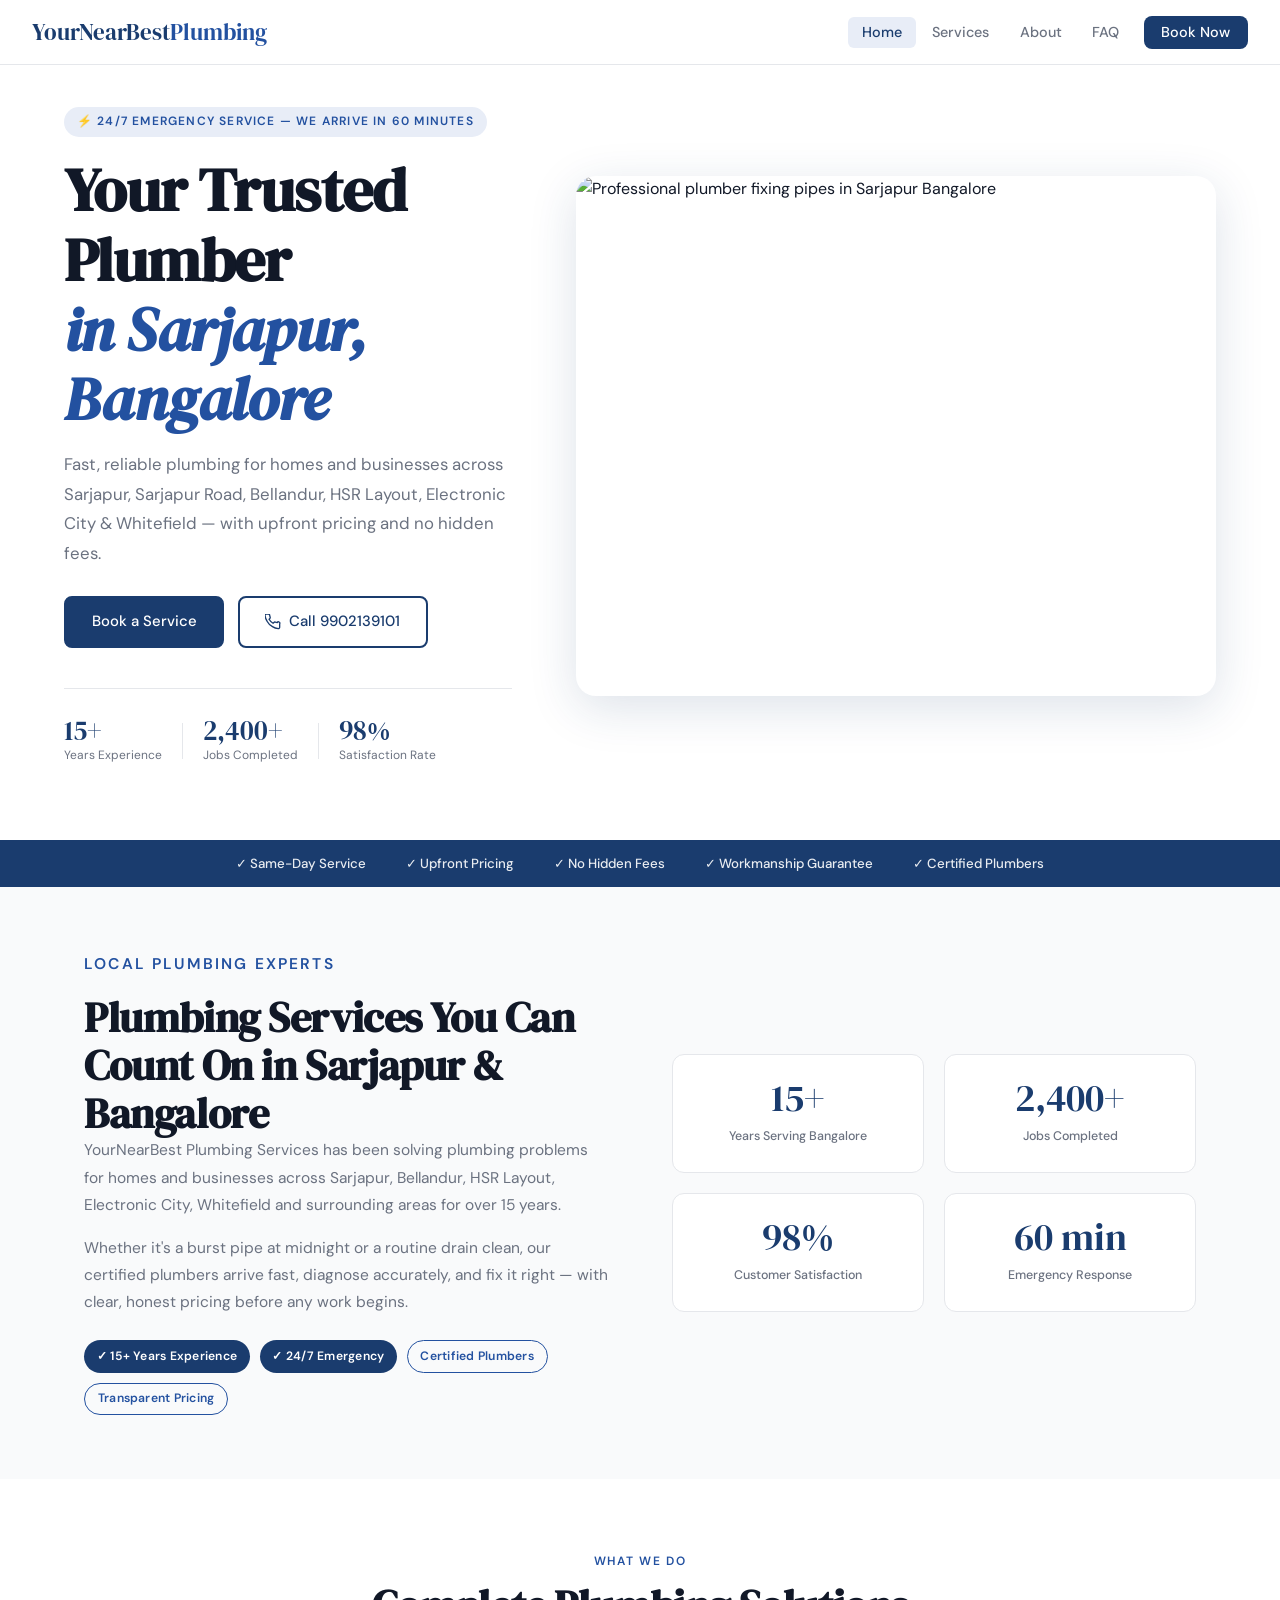
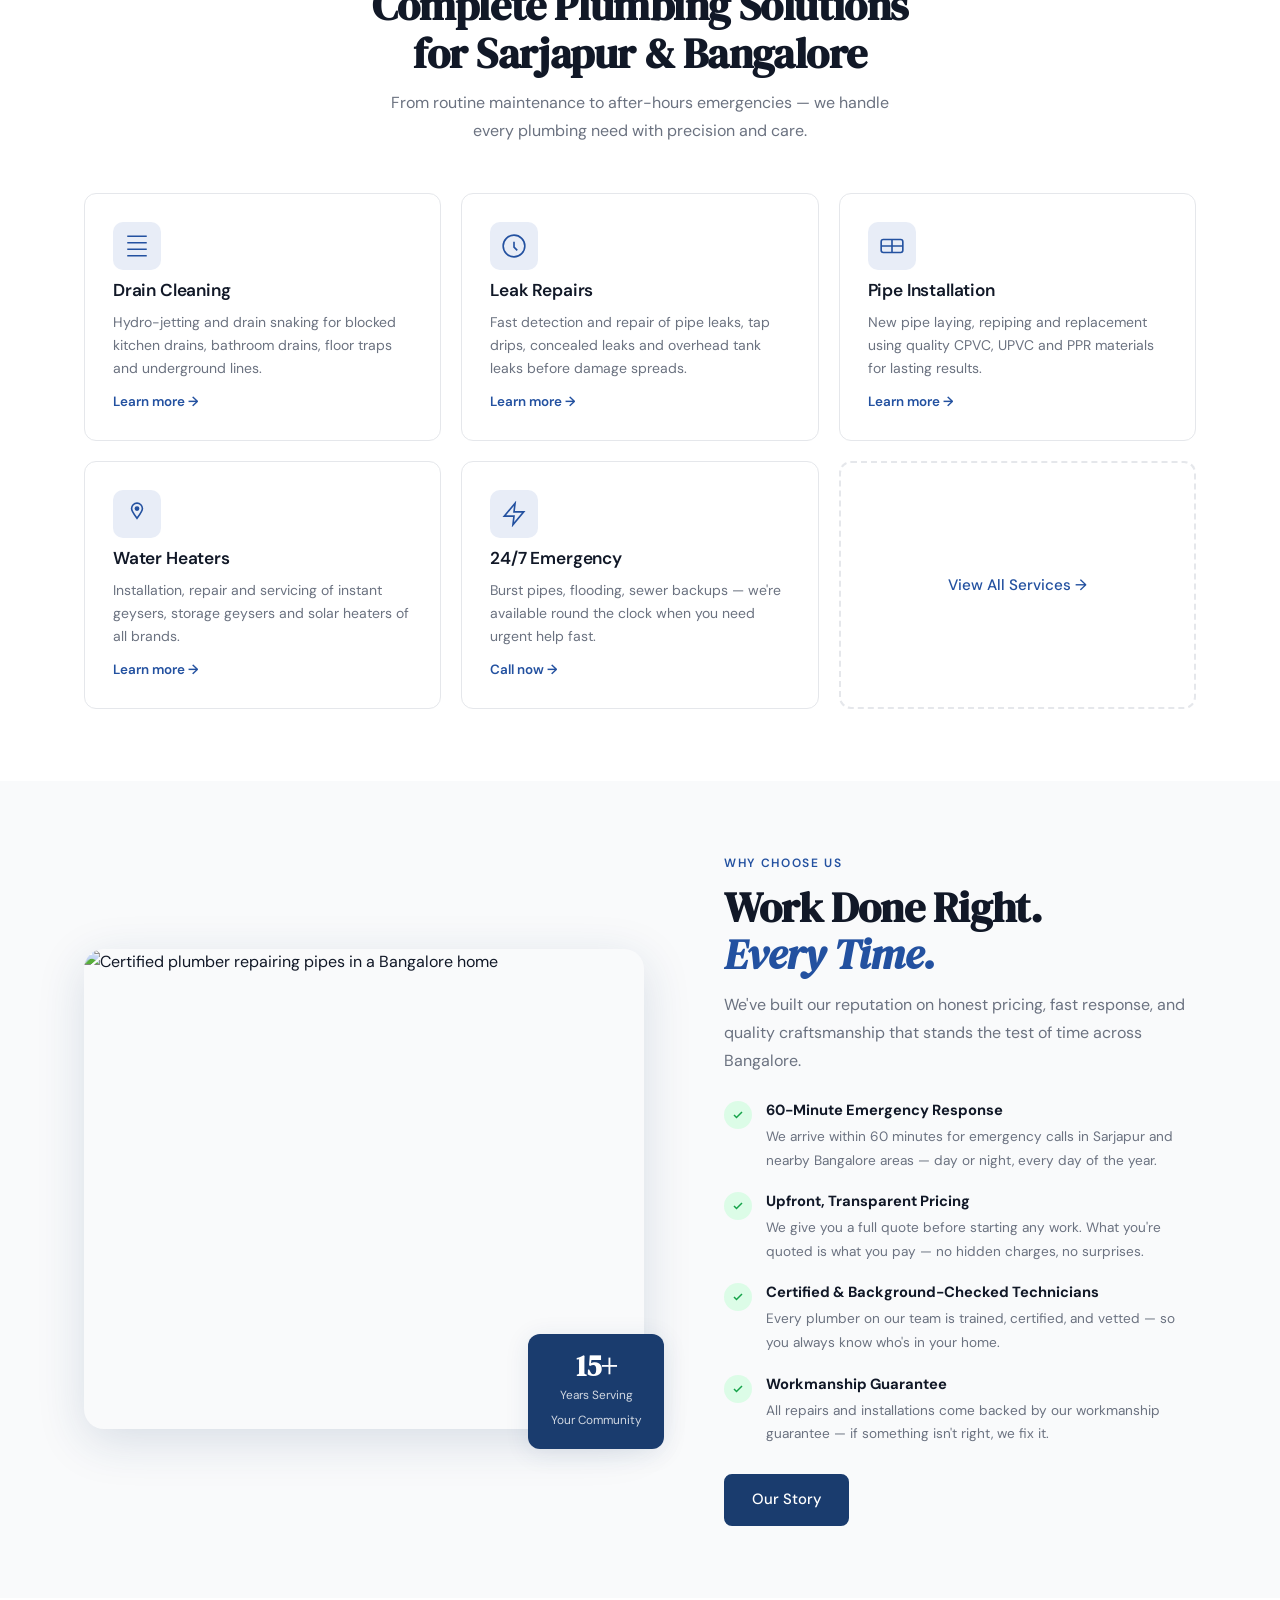
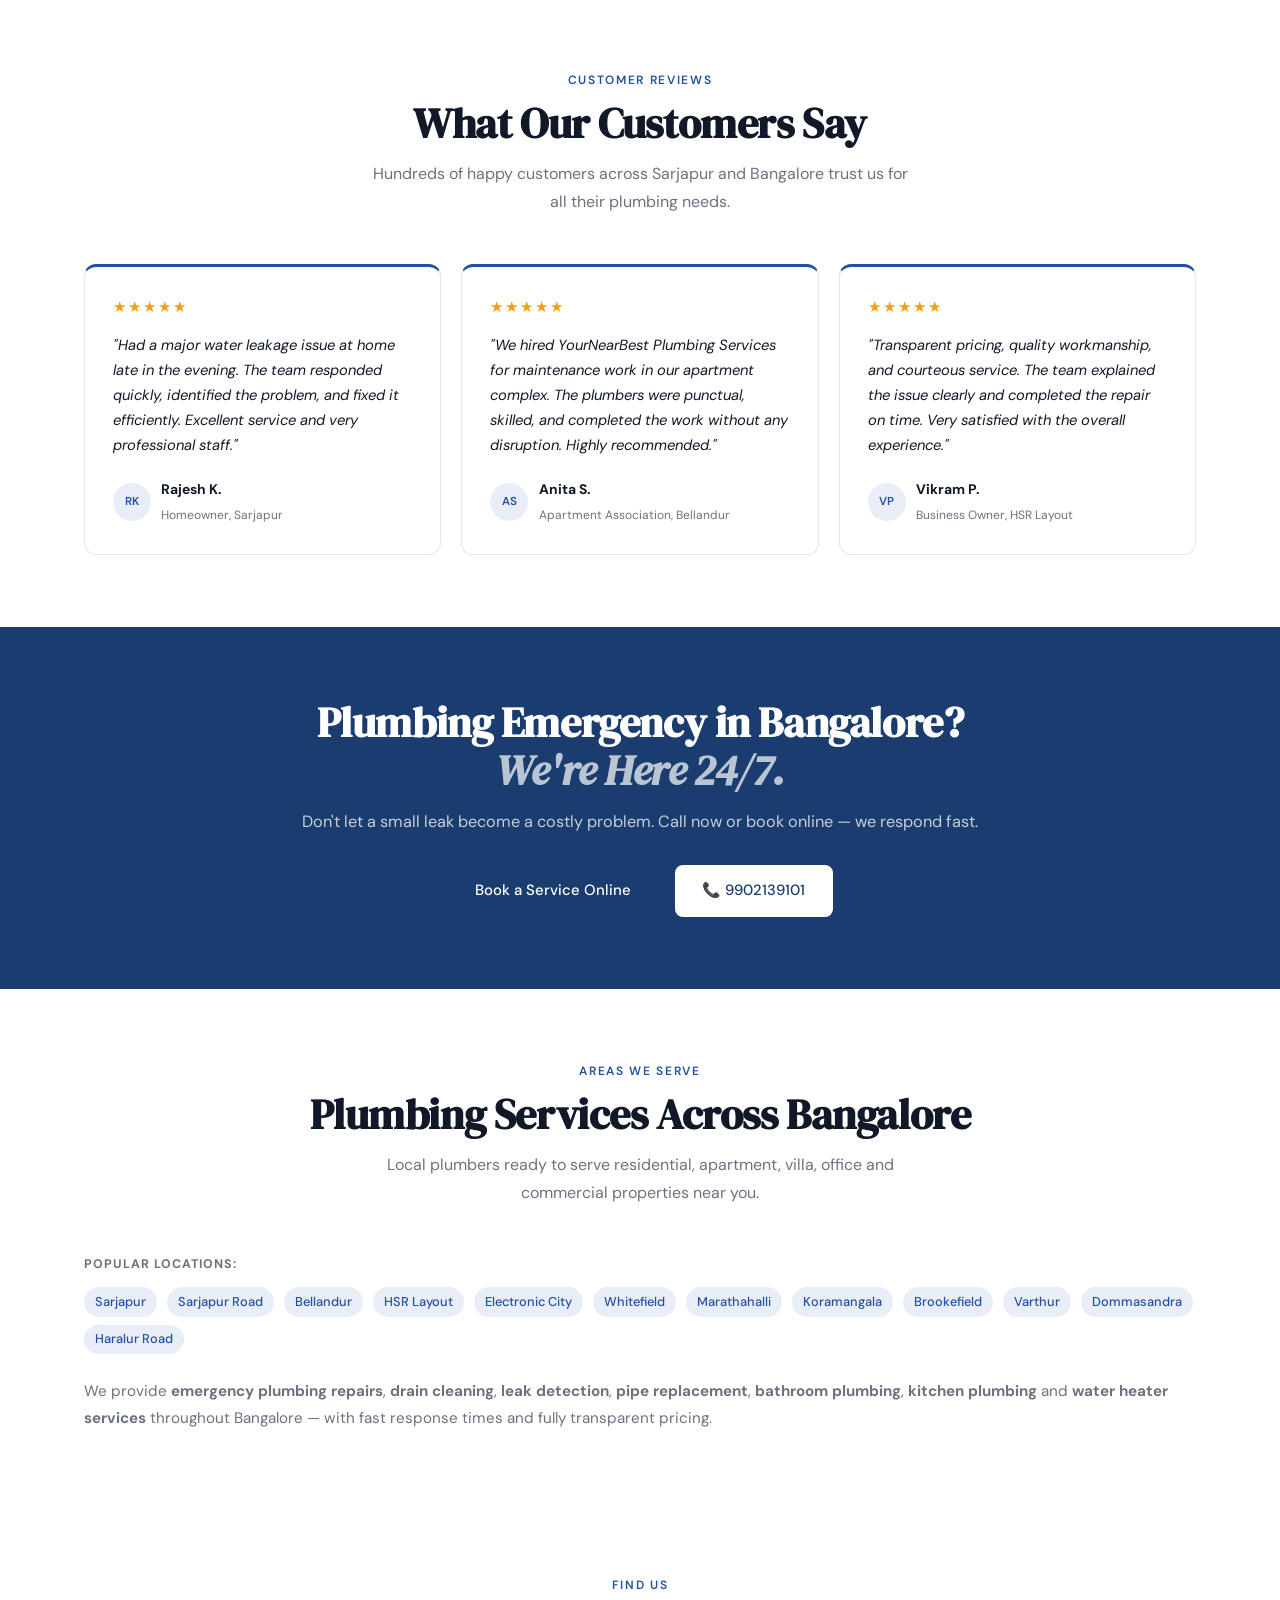
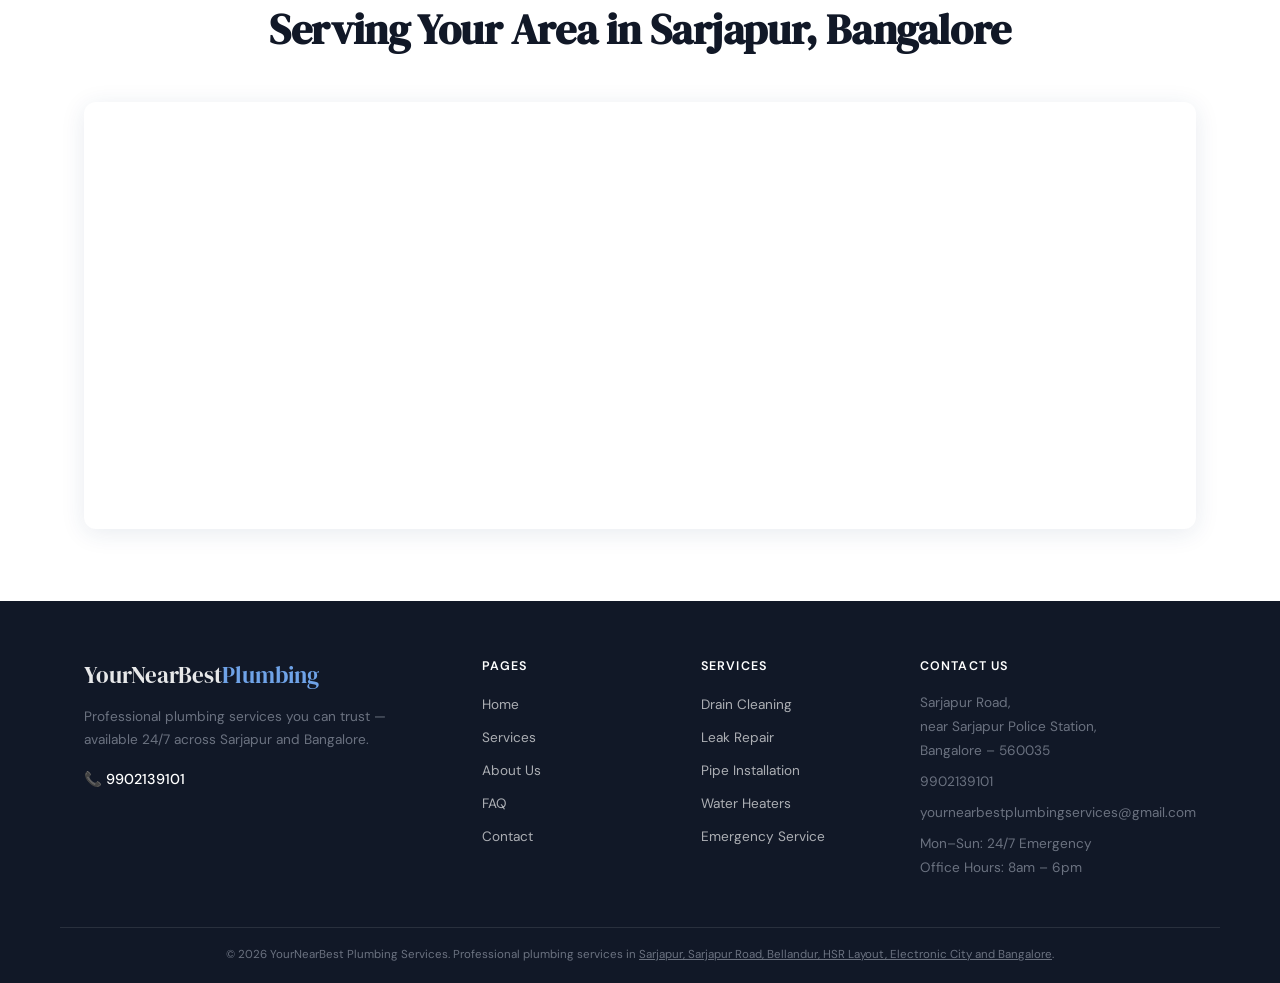
==== commit 0683a043: "SEO optimisation" ====
--- a/index.html
+++ b/index.html
@@ -3,130 +3,489 @@
 <head>
   <meta charset="UTF-8" />
   <meta name="viewport" content="width=device-width, initial-scale=1.0" />
-  <title>YourNearBest Plumbing Services | Best Plumbing Services | 24/7 Emergency Plumber</title>
-  <meta name="description" content="YourNearBest Plumbing Services offers expert drain cleaning, leak repair, pipe installation & water heater services. Fast, affordable, certified plumbers available 24/7." />
-  <meta name="keywords" content="plumber near me, emergency plumbing, pipe repair service, drain cleaning, leak repair, water heater service" />
+  <title>Professional Plumber in Sarjapur Bangalore | 24/7 Emergency Plumbing Services</title>
+
+  <!-- Primary SEO -->
+  <meta name="description" content="Trusted plumber in Sarjapur Bangalore with 15+ years of experience. 24/7 emergency plumbing, leak repairs, drain cleaning, water heater repair, pipe installation, and bathroom plumbing across Sarjapur Road, Bellandur, HSR Layout, Electronic City, Whitefield." />
+  <meta name="keywords" content="plumber in sarjapur, plumber sarjapur road, emergency plumber bangalore, drain cleaning sarjapur, leak repair bellandur, water heater repair bangalore, plumbing services HSR layout, plumber near me bangalore" />
+  <meta name="robots" content="index, follow" />
+  <meta name="author" content="YourNearBest Plumbing Services" />
   <link rel="canonical" href="https://yournearbestplumbingservices.com/" />
+
+  <!-- Open Graph -->
+  <meta property="og:title" content="Professional Plumber in Sarjapur Bangalore | 24/7 Emergency Plumbing" />
+  <meta property="og:description" content="Emergency plumbing, drain cleaning, leak repair and water heater services in Sarjapur and Bangalore. 15+ years experience, upfront pricing." />
+  <meta property="og:url" content="https://yournearbestplumbingservices.com/" />
+  <meta property="og:type" content="website" />
+  <meta property="og:image" content="https://yournearbestplumbingservices.com/images/plumbing-professional-doing-his-job.jpg" />
+  <meta property="og:image:alt" content="Professional plumber working in Sarjapur Bangalore" />
+  <meta property="og:locale" content="en_IN" />
+  <meta property="og:site_name" content="YourNearBest Plumbing Services" />
+
+  <!-- Twitter Card -->
+  <meta name="twitter:card" content="summary_large_image" />
+  <meta name="twitter:title" content="Professional Plumber in Sarjapur Bangalore" />
+  <meta name="twitter:description" content="24/7 emergency plumbing services across Sarjapur, Bellandur, HSR Layout, Electronic City, Whitefield." />
+  <meta name="twitter:image" content="https://yournearbestplumbingservices.com/images/plumbing-professional-doing-his-job.jpg" />
+
+  <!-- Local Business Schema -->
   <script type="application/ld+json">
   {
     "@context": "https://schema.org",
-    "@type": "LocalBusiness",
+    "@type": "Plumber",
     "name": "YourNearBest Plumbing Services",
-    "description": "Expert plumbing services including emergency repairs, drain cleaning, pipe installation and water heater services.",
+    "image": "https://yournearbestplumbingservices.com/images/plumbing-professional-doing-his-job.jpg",
+    "telephone": "+919902139101",
     "url": "https://yournearbestplumbingservices.com",
-    "telephone": "+91 9902139101",
+    "email": "yournearbestplumbingservices@gmail.com",
+    "founder": "Biswajit Bal",
+    "foundingDate": "2009",
+    "priceRange": "₹₹",
+    "currenciesAccepted": "INR",
+    "paymentAccepted": "Cash, UPI, Bank Transfer",
     "address": {
       "@type": "PostalAddress",
-      "streetAddress": "Sarjapura, Bengaluru, Kada Agrahara, Karnataka",
-      "addressLocality": "Bengaluru",
-      "addressRegion": "Begur",
-      "postalCode": "560035"
+      "streetAddress": "Sarjapur Road, near Sarjapur Police Station",
+      "addressLocality": "Sarjapur",
+      "addressRegion": "Karnataka",
+      "postalCode": "560035",
+      "addressCountry": "IN"
     },
-    "openingHours": "Mo-Su 00:00-24:00",
-    "priceRange": " affordable"
+    "geo": {
+      "@type": "GeoCoordinates",
+      "latitude": "12.8606973",
+      "longitude": "77.7828234"
+    },
+    "openingHoursSpecification": {
+      "@type": "OpeningHoursSpecification",
+      "dayOfWeek": ["Monday","Tuesday","Wednesday","Thursday","Friday","Saturday","Sunday"],
+      "opens": "00:00",
+      "closes": "23:59"
+    },
+    "areaServed": [
+      {"@type": "City", "name": "Bangalore"},
+      {"@type": "Place", "name": "Sarjapur"},
+      {"@type": "Place", "name": "Sarjapur Road"},
+      {"@type": "Place", "name": "Bellandur"},
+      {"@type": "Place", "name": "HSR Layout"},
+      {"@type": "Place", "name": "Electronic City"},
+      {"@type": "Place", "name": "Whitefield"},
+      {"@type": "Place", "name": "Marathahalli"},
+      {"@type": "Place", "name": "Koramangala"}
+    ],
+    "hasOfferCatalog": {
+      "@type": "OfferCatalog",
+      "name": "Plumbing Services",
+      "itemListElement": [
+        {"@type": "Offer", "itemOffered": {"@type": "Service", "name": "Emergency Plumbing"}},
+        {"@type": "Offer", "itemOffered": {"@type": "Service", "name": "Drain Cleaning"}},
+        {"@type": "Offer", "itemOffered": {"@type": "Service", "name": "Leak Repair"}},
+        {"@type": "Offer", "itemOffered": {"@type": "Service", "name": "Pipe Installation"}},
+        {"@type": "Offer", "itemOffered": {"@type": "Service", "name": "Water Heater Repair"}}
+      ]
+    },
+    "aggregateRating": {
+      "@type": "AggregateRating",
+      "ratingValue": "4.9",
+      "reviewCount": "240",
+      "bestRating": "5"
+    }
   }
   </script>
+
+  <!-- FAQ Schema -->
+  <script type="application/ld+json">
+  {
+    "@context": "https://schema.org",
+    "@type": "FAQPage",
+    "mainEntity": [
+      {
+        "@type": "Question",
+        "name": "Do you provide emergency plumbing services in Sarjapur?",
+        "acceptedAnswer": {
+          "@type": "Answer",
+          "text": "Yes, we provide 24/7 emergency plumbing services across Sarjapur, Sarjapur Road, Bellandur, HSR Layout, Electronic City and nearby Bangalore areas. Call +919902139101 anytime."
+        }
+      },
+      {
+        "@type": "Question",
+        "name": "Which areas in Bangalore do you serve?",
+        "acceptedAnswer": {
+          "@type": "Answer",
+          "text": "We serve Sarjapur, Sarjapur Road, Bellandur, HSR Layout, Electronic City, Whitefield, Marathahalli, Koramangala, Brookefield, Varthur, Dommasandra, and Haralur Road."
+        }
+      },
+      {
+        "@type": "Question",
+        "name": "How quickly can a plumber arrive for an emergency in Bangalore?",
+        "acceptedAnswer": {
+          "@type": "Answer",
+          "text": "We aim to arrive within 60 minutes for emergency calls across our service areas in Bangalore, day or night."
+        }
+      },
+      {
+        "@type": "Question",
+        "name": "Do you offer upfront pricing with no hidden fees?",
+        "acceptedAnswer": {
+          "@type": "Answer",
+          "text": "Yes, we provide transparent, upfront pricing before starting any work. There are no hidden fees or surprise charges."
+        }
+      }
+    ]
+  }
+  </script>
+
+  <!-- BreadcrumbList Schema -->
+  <script type="application/ld+json">
+  {
+    "@context": "https://schema.org",
+    "@type": "BreadcrumbList",
+    "itemListElement": [
+      {
+        "@type": "ListItem",
+        "position": 1,
+        "name": "Home",
+        "item": "https://yournearbestplumbingservices.com/"
+      }
+    ]
+  }
+  </script>
+
   <link rel="preconnect" href="https://fonts.googleapis.com">
-  <link href="https://fonts.googleapis.com/css2?family=DM+Serif+Display:ital@0;1&family=DM+Sans:wght@300;400;500&display=swap" rel="stylesheet">
+  <link rel="preconnect" href="https://fonts.gstatic.com" crossorigin>
+  <link href="https://fonts.googleapis.com/css2?family=DM+Serif+Display:ital@0;1&family=DM+Sans:ital,opsz,wght@0,9..40,300;0,9..40,400;0,9..40,500;0,9..40,600;1,9..40,400&display=swap" rel="stylesheet">
   <link rel="stylesheet" href="style.css" />
+  <style>
+    /* ── PAGE-LEVEL FIXES & ENHANCEMENTS ── */
+
+    /* Ensure hero sits below fixed nav */
+    .hero {
+      padding-top: 6rem;
+      min-height: calc(100vh - 60px);
+    }
+
+    /* About intro block */
+    .about-intro {
+      background: var(--off);
+      padding: 4rem 0;
+    }
+    .about-intro .container {
+      display: grid;
+      grid-template-columns: 1fr 1fr;
+      gap: 4rem;
+      align-items: center;
+    }
+    .about-intro-text p {
+      margin-bottom: 1rem;
+      font-size: 0.97rem;
+    }
+    .about-badges {
+      display: flex;
+      flex-wrap: wrap;
+      gap: 0.6rem;
+      margin-top: 1.5rem;
+    }
+    .badge {
+      display: inline-flex;
+      align-items: center;
+      gap: 0.35rem;
+      background: var(--blue);
+      color: #fff;
+      font-size: 0.76rem;
+      font-weight: 600;
+      padding: 0.35rem 0.8rem;
+      border-radius: 100px;
+      letter-spacing: 0.02em;
+    }
+    .badge-outline {
+      background: transparent;
+      border: 1.5px solid var(--blue-mid);
+      color: var(--blue-mid);
+    }
+    .about-intro-stats {
+      display: grid;
+      grid-template-columns: repeat(2, 1fr);
+      gap: 1.25rem;
+    }
+    .stat-block {
+      background: var(--white);
+      border: 1px solid var(--border);
+      border-radius: var(--radius);
+      padding: 1.5rem;
+      text-align: center;
+    }
+    .stat-block-num {
+      font-family: 'DM Serif Display', serif;
+      font-size: 2.4rem;
+      color: var(--blue);
+      line-height: 1;
+      display: block;
+      margin-bottom: 0.3rem;
+    }
+    .stat-block-label {
+      font-size: 0.78rem;
+      color: var(--muted);
+      font-weight: 500;
+    }
+
+    /* Service cards — more visual polish */
+    .services-grid {
+      grid-template-columns: repeat(3, 1fr);
+      gap: 1.25rem;
+    }
+    .service-card {
+      padding: 1.75rem;
+    }
+    .service-card h3 {
+      font-size: 1.08rem;
+      color: var(--text);
+      font-weight: 600;
+      font-family: 'DM Sans', sans-serif;
+    }
+    .service-card p {
+      font-size: 0.875rem;
+      line-height: 1.65;
+    }
+    .service-card .card-link {
+      font-size: 0.84rem;
+      color: var(--blue-mid);
+      font-weight: 600;
+    }
+
+    /* Testimonials — slight visual lift */
+    .testimonial-card {
+      border-top: 3px solid var(--blue-mid);
+    }
+    .testimonial-card > p {
+      line-height: 1.7;
+    }
+
+    /* Service areas — chip alignment */
+    .service-areas {
+      gap: 0.5rem 0.6rem;
+      margin-bottom: 1.5rem;
+    }
+    .service-areas span {
+      display: inline-flex;
+      align-items: center;
+      padding: 0.28rem 0.7rem;
+      font-size: 0.8rem;
+      font-weight: 500;
+      background: var(--blue-light);
+      color: var(--blue-mid);
+      border-radius: 100px;
+    }
+    .service-areas strong {
+      display: block;
+      width: 100%;
+      font-size: 0.78rem;
+      text-transform: uppercase;
+      letter-spacing: 0.08em;
+      color: var(--muted);
+      margin-bottom: 0.25rem;
+    }
+
+    /* Map section tighter */
+    .location-section .map-wrap {
+      margin-bottom: 0;
+    }
+
+    /* Responsive tweaks */
+    @media (max-width: 768px) {
+      .about-intro .container {
+        grid-template-columns: 1fr;
+        gap: 2rem;
+      }
+      .about-intro-stats {
+        grid-template-columns: repeat(2, 1fr);
+      }
+      .services-grid {
+        grid-template-columns: 1fr 1fr;
+      }
+    }
+    @media (max-width: 480px) {
+      .services-grid {
+        grid-template-columns: 1fr;
+      }
+      .about-intro-stats {
+        grid-template-columns: 1fr 1fr;
+      }
+    }
+  </style>
 </head>
 <body>
-  <nav class="nav" id="nav">
-    <a href="index.html" class="nav-logo">YourNearBest<span>Plumbing</span></a>
-    <button class="nav-toggle" id="navToggle" aria-label="Toggle menu">
+
+  <!-- ── NAV ── -->
+  <nav class="nav" id="nav" aria-label="Main navigation">
+    <a href="index.html" class="nav-logo" aria-label="YourNearBest Plumbing Home">YourNearBest<span>Plumbing</span></a>
+    <button class="nav-toggle" id="navToggle" aria-label="Toggle navigation menu" aria-expanded="false" aria-controls="navLinks">
       <span></span><span></span><span></span>
     </button>
-    <ul class="nav-links" id="navLinks">
-      <li><a href="index.html" class="active">Home</a></li>
+    <ul class="nav-links" id="navLinks" role="list">
+      <li><a href="index.html" class="active" aria-current="page">Home</a></li>
       <li><a href="services.html">Services</a></li>
       <li><a href="about.html">About</a></li>
       <li><a href="faq.html">FAQ</a></li>
       <li><a href="contact.html" class="nav-cta">Book Now</a></li>
     </ul>
   </nav>
-  <section class="hero">
-    <div class="hero-bg"></div>
+
+  <!-- ── HERO ── -->
+  <section class="hero" aria-label="Hero section">
     <div class="hero-content">
-      <p class="hero-eyebrow">24/7 Emergency Service Available</p>
-      <h1 class="hero-headline">Reliable Plumbing<br><em>Services Near You</em></h1>
-      <p class="hero-sub">From leaky faucets to full pipe installations — we fix it right the first time. Certified plumbers, transparent pricing, guaranteed work.</p>
+      <p class="hero-eyebrow">⚡ 24/7 Emergency Service — We Arrive in 60 Minutes</p>
+      <h1 class="hero-headline">Your Trusted Plumber<br><em>in Sarjapur, Bangalore</em></h1>
+      <p class="hero-sub">Fast, reliable plumbing for homes and businesses across Sarjapur, Sarjapur Road, Bellandur, HSR Layout, Electronic City &amp; Whitefield — with upfront pricing and no hidden fees.</p>
       <div class="hero-actions">
         <a href="contact.html" class="btn-primary">Book a Service</a>
         <a href="tel:+919902139101" class="btn-ghost">
-          <svg width="18" height="18" viewBox="0 0 24 24" fill="none" stroke="currentColor" stroke-width="2"><path d="M22 16.92v3a2 2 0 01-2.18 2 19.79 19.79 0 01-8.63-3.07A19.5 19.5 0 013.07 10.8a19.79 19.79 0 01-3.07-8.67A2 2 0 012 0h3a2 2 0 012 1.72c.127.96.361 1.903.7 2.81a2 2 0 01-.45 2.11L6.09 7.91a16 16 0 006 6l1.27-1.27a2 2 0 012.11-.45c.907.339 1.85.573 2.81.7A2 2 0 0122 14.92z"/></svg>
-          Call Now
+          <svg width="16" height="16" viewBox="0 0 24 24" fill="none" stroke="currentColor" stroke-width="2" aria-hidden="true"><path d="M22 16.92v3a2 2 0 01-2.18 2 19.79 19.79 0 01-8.63-3.07A19.5 19.5 0 013.07 10.8a19.79 19.79 0 01-3.07-8.67A2 2 0 012 0h3a2 2 0 012 1.72c.127.96.361 1.903.7 2.81a2 2 0 01-.45 2.11L6.09 7.91a16 16 0 006 6l1.27-1.27a2 2 0 012.11-.45c.907.339 1.85.573 2.81.7A2 2 0 0122 14.92z"/></svg>
+          Call 9902139101
         </a>
       </div>
       <div class="hero-stats">
-        <div class="stat"><span class="stat-n">15+</span><span class="stat-l">Years Experience</span></div>
+        <div class="stat">
+          <span class="stat-n">15+</span>
+          <span class="stat-l">Years Experience</span>
+        </div>
         <div class="stat-div"></div>
-        <div class="stat"><span class="stat-n">2,400+</span><span class="stat-l">Jobs Completed</span></div>
+        <div class="stat">
+          <span class="stat-n">2,400+</span>
+          <span class="stat-l">Jobs Completed</span>
+        </div>
         <div class="stat-div"></div>
-        <div class="stat"><span class="stat-n">98%</span><span class="stat-l">Customer Satisfaction</span></div>
+        <div class="stat">
+          <span class="stat-n">98%</span>
+          <span class="stat-l">Satisfaction Rate</span>
+        </div>
       </div>
     </div>
     <div class="hero-image">
       <div class="hero-img-wrap">
-        <img src="./images/plumbing-professional-doing-his-job.jpg" alt="Professional plumber at work" />
-      </div>
-    </div>
-  </section>
-  <div class="trust-bar">
+        <img
+          src="./images/plumbing-professional-doing-his-job.jpg"
+          alt="Professional plumber fixing pipes in Sarjapur Bangalore"
+          width="640" height="520"
+          loading="eager"
+          fetchpriority="high"
+        />
+      </div>
+    </div>
+  </section>
+
+  <!-- ── TRUST BAR ── -->
+  <div class="trust-bar" role="complementary" aria-label="Service guarantees">
     <div class="trust-bar-inner">
       <span>✓ Same-Day Service</span>
       <span>✓ Upfront Pricing</span>
       <span>✓ No Hidden Fees</span>
-      <span>✓ Satisfaction Guaranteed</span>
+      <span>✓ Workmanship Guarantee</span>
+      <span>✓ Certified Plumbers</span>
     </div>
   </div>
-  <section class="section services-preview">
+
+  <!-- ── ABOUT INTRO ── -->
+  <section class="about-intro" aria-label="About YourNearBest Plumbing">
+    <div class="container">
+      <div class="about-intro-text">
+        <p class="section-eyebrow">Local Plumbing Experts</p>
+        <h2>Plumbing Services You Can Count On in Sarjapur &amp; Bangalore</h2>
+        <p>YourNearBest Plumbing Services has been solving plumbing problems for homes and businesses across Sarjapur, Bellandur, HSR Layout, Electronic City, Whitefield and surrounding areas for over 15 years.</p>
+        <p>Whether it's a burst pipe at midnight or a routine drain clean, our certified plumbers arrive fast, diagnose accurately, and fix it right — with clear, honest pricing before any work begins.</p>
+        <div class="about-badges">
+          <span class="badge">✓ 15+ Years Experience</span>
+          <span class="badge">✓ 24/7 Emergency</span>
+          <span class="badge badge-outline">Certified Plumbers</span>
+          <span class="badge badge-outline">Transparent Pricing</span>
+        </div>
+      </div>
+      <div class="about-intro-stats">
+        <div class="stat-block">
+          <span class="stat-block-num">15+</span>
+          <span class="stat-block-label">Years Serving Bangalore</span>
+        </div>
+        <div class="stat-block">
+          <span class="stat-block-num">2,400+</span>
+          <span class="stat-block-label">Jobs Completed</span>
+        </div>
+        <div class="stat-block">
+          <span class="stat-block-num">98%</span>
+          <span class="stat-block-label">Customer Satisfaction</span>
+        </div>
+        <div class="stat-block">
+          <span class="stat-block-num">60 min</span>
+          <span class="stat-block-label">Emergency Response</span>
+        </div>
+      </div>
+    </div>
+  </section>
+
+  <!-- ── SERVICES ── -->
+  <section class="section services-preview" aria-labelledby="services-heading">
     <div class="container">
       <div class="section-header">
         <p class="section-eyebrow">What We Do</p>
-        <h2>Complete Plumbing<br>Solutions</h2>
-        <p class="section-sub">From routine maintenance to emergency repairs, we handle every plumbing need with precision and care.</p>
+        <h2 id="services-heading">Complete Plumbing Solutions<br>for Sarjapur &amp; Bangalore</h2>
+        <p class="section-sub">From routine maintenance to after-hours emergencies — we handle every plumbing need with precision and care.</p>
       </div>
       <div class="services-grid">
-        <a href="services.html#drain" class="service-card">
-          <div class="service-icon"><svg width="28" height="28" viewBox="0 0 24 24" fill="none" stroke="currentColor" stroke-width="1.5"><circle cx="12" cy="12" r="10"/><path d="M12 8v4l3 3"/></svg></div>
+        <a href="services.html#drain" class="service-card" aria-label="Drain cleaning services">
+          <div class="service-icon" aria-hidden="true">
+            <svg width="26" height="26" viewBox="0 0 24 24" fill="none" stroke="currentColor" stroke-width="1.5"><path d="M3 3h18M3 9h18M3 15h18M3 21h18"/></svg>
+          </div>
           <h3>Drain Cleaning</h3>
-          <p>Professional hydro-jetting and snaking for all drain types.</p>
+          <p>Hydro-jetting and drain snaking for blocked kitchen drains, bathroom drains, floor traps and underground lines.</p>
           <span class="card-link">Learn more →</span>
         </a>
-        <a href="services.html#leak" class="service-card">
-          <div class="service-icon"><svg width="28" height="28" viewBox="0 0 24 24" fill="none" stroke="currentColor" stroke-width="1.5"><path d="M12 2C6.48 2 2 6.48 2 12s4.48 10 10 10 10-4.48 10-10S17.52 2 12 2zm-1 14H9V8h2v8zm4 0h-2V8h2v8z"/></svg></div>
+        <a href="services.html#leak" class="service-card" aria-label="Leak repair services">
+          <div class="service-icon" aria-hidden="true">
+            <svg width="26" height="26" viewBox="0 0 24 24" fill="none" stroke="currentColor" stroke-width="1.5"><path d="M12 2C6.48 2 2 6.48 2 12s4.48 10 10 10 10-4.48 10-10S17.52 2 12 2z"/><path d="M12 8v5l3 3"/></svg>
+          </div>
           <h3>Leak Repairs</h3>
-          <p>Fast detection and repair of leaks before they cause damage.</p>
+          <p>Fast detection and repair of pipe leaks, tap drips, concealed leaks and overhead tank leaks before damage spreads.</p>
           <span class="card-link">Learn more →</span>
         </a>
-        <a href="services.html#pipe" class="service-card">
-          <div class="service-icon"><svg width="28" height="28" viewBox="0 0 24 24" fill="none" stroke="currentColor" stroke-width="1.5"><rect x="2" y="6" width="20" height="12" rx="2"/><path d="M12 6v12"/></svg></div>
+        <a href="services.html#pipe" class="service-card" aria-label="Pipe installation services">
+          <div class="service-icon" aria-hidden="true">
+            <svg width="26" height="26" viewBox="0 0 24 24" fill="none" stroke="currentColor" stroke-width="1.5"><rect x="2" y="6" width="20" height="12" rx="2"/><path d="M12 6v12M2 12h20"/></svg>
+          </div>
           <h3>Pipe Installation</h3>
-          <p>New installations and full repiping with quality materials.</p>
+          <p>New pipe laying, repiping and replacement using quality CPVC, UPVC and PPR materials for lasting results.</p>
           <span class="card-link">Learn more →</span>
         </a>
-        <a href="services.html#water-heater" class="service-card">
-          <div class="service-icon"><svg width="28" height="28" viewBox="0 0 24 24" fill="none" stroke="currentColor" stroke-width="1.5"><path d="M12 2a5 5 0 015 5c0 2.5-2 5-5 9-3-4-5-6.5-5-9a5 5 0 015-5z"/></svg></div>
+        <a href="services.html#water-heater" class="service-card" aria-label="Water heater services">
+          <div class="service-icon" aria-hidden="true">
+            <svg width="26" height="26" viewBox="0 0 24 24" fill="none" stroke="currentColor" stroke-width="1.5"><path d="M12 2a5 5 0 015 5c0 2.5-2 5-5 9-3-4-5-6.5-5-9a5 5 0 015-5z"/><circle cx="12" cy="7" r="1.5" fill="currentColor"/></svg>
+          </div>
           <h3>Water Heaters</h3>
-          <p>Installation, repair, and maintenance of all heater types.</p>
+          <p>Installation, repair and servicing of instant geysers, storage geysers and solar heaters of all brands.</p>
           <span class="card-link">Learn more →</span>
         </a>
-        <a href="services.html#emergency" class="service-card">
-          <div class="service-icon"><svg width="28" height="28" viewBox="0 0 24 24" fill="none" stroke="currentColor" stroke-width="1.5"><path d="M13 2L3 14h9l-1 8 10-12h-9l1-8z"/></svg></div>
+        <a href="services.html#emergency" class="service-card" aria-label="24/7 emergency plumbing">
+          <div class="service-icon" aria-hidden="true">
+            <svg width="26" height="26" viewBox="0 0 24 24" fill="none" stroke="currentColor" stroke-width="1.5"><path d="M13 2L3 14h9l-1 8 10-12h-9l1-8z"/></svg>
+          </div>
           <h3>24/7 Emergency</h3>
-          <p>Burst pipes, flooding — we're there when you need us most.</p>
+          <p>Burst pipes, flooding, sewer backups — we're available round the clock when you need urgent help fast.</p>
           <span class="card-link">Call now →</span>
         </a>
-        <a href="services.html" class="service-card service-card--view-all">
+        <a href="services.html" class="service-card service-card--view-all" aria-label="View all plumbing services">
           <span>View All Services →</span>
         </a>
       </div>
     </div>
   </section>
-  <section class="section why-us">
+
+  <!-- ── WHY US ── -->
+  <section class="section why-us" aria-labelledby="why-heading">
     <div class="container why-us-inner">
       <div class="why-us-img">
-        <img src="./images/plumbing-professional-doing-his-job.jpg" alt="Plumber fixing pipes" />
+        <img
+          src="./images/plumbing-professional-doing-his-job.jpg"
+          alt="Certified plumber repairing pipes in a Bangalore home"
+          width="560" height="480"
+          loading="lazy"
+        />
         <div class="why-us-badge">
           <strong>15+</strong>
           <span>Years Serving<br>Your Community</span>
@@ -134,35 +493,43 @@
       </div>
       <div class="why-us-content">
         <p class="section-eyebrow">Why Choose Us</p>
-        <h2>Work Done Right.<br><em>Every Time.</em></h2>
-        <p class="section-sub">We've built our reputation on honest pricing, fast response, and quality craftsmanship that stands the test of time.</p>
-        <ul class="why-list">
+        <h2 id="why-heading">Work Done Right.<br><em>Every Time.</em></h2>
+        <p class="section-sub">We've built our reputation on honest pricing, fast response, and quality craftsmanship that stands the test of time across Bangalore.</p>
+        <ul class="why-list" role="list">
           <li>
-            <div class="why-icon"><svg width="20" height="20" viewBox="0 0 24 24" fill="none" stroke="currentColor" stroke-width="2"><polyline points="20 6 9 17 4 12"/></svg></div>
+            <div class="why-icon" aria-hidden="true">
+              <svg width="12" height="12" viewBox="0 0 24 24" fill="none" stroke="currentColor" stroke-width="3"><polyline points="20 6 9 17 4 12"/></svg>
+            </div>
             <div>
-              <strong>Quick Response Time</strong>
-              <p>We arrive within 60 minutes for emergency calls — day or night.</p>
+              <strong>60-Minute Emergency Response</strong>
+              <p>We arrive within 60 minutes for emergency calls in Sarjapur and nearby Bangalore areas — day or night, every day of the year.</p>
             </div>
           </li>
           <li>
-            <div class="why-icon"><svg width="20" height="20" viewBox="0 0 24 24" fill="none" stroke="currentColor" stroke-width="2"><polyline points="20 6 9 17 4 12"/></svg></div>
+            <div class="why-icon" aria-hidden="true">
+              <svg width="12" height="12" viewBox="0 0 24 24" fill="none" stroke="currentColor" stroke-width="3"><polyline points="20 6 9 17 4 12"/></svg>
+            </div>
             <div>
-              <strong>Affordable, Transparent Pricing</strong>
-              <p>Get a full quote before we start. No surprises on your bill.</p>
+              <strong>Upfront, Transparent Pricing</strong>
+              <p>We give you a full quote before starting any work. What you're quoted is what you pay — no hidden charges, no surprises.</p>
             </div>
           </li>
           <li>
-            <div class="why-icon"><svg width="20" height="20" viewBox="0 0 24 24" fill="none" stroke="currentColor" stroke-width="2"><polyline points="20 6 9 17 4 12"/></svg></div>
+            <div class="why-icon" aria-hidden="true">
+              <svg width="12" height="12" viewBox="0 0 24 24" fill="none" stroke="currentColor" stroke-width="3"><polyline points="20 6 9 17 4 12"/></svg>
+            </div>
             <div>
-              <strong>Certified Plumbers</strong>
-              <p>All our technicians are certified, skilled, and background-checked.</p>
+              <strong>Certified &amp; Background-Checked Technicians</strong>
+              <p>Every plumber on our team is trained, certified, and vetted — so you always know who's in your home.</p>
             </div>
           </li>
           <li>
-            <div class="why-icon"><svg width="20" height="20" viewBox="0 0 24 24" fill="none" stroke="currentColor" stroke-width="2"><polyline points="20 6 9 17 4 12"/></svg></div>
+            <div class="why-icon" aria-hidden="true">
+              <svg width="12" height="12" viewBox="0 0 24 24" fill="none" stroke="currentColor" stroke-width="3"><polyline points="20 6 9 17 4 12"/></svg>
+            </div>
             <div>
               <strong>Workmanship Guarantee</strong>
-              <p>All repairs come with a guarantee on workmanship.</p>
+              <p>All repairs and installations come backed by our workmanship guarantee — if something isn't right, we fix it.</p>
             </div>
           </li>
         </ul>
@@ -170,109 +537,157 @@
       </div>
     </div>
   </section>
-  <section class="section testimonials">
+
+  <!-- ── TESTIMONIALS ── -->
+  <section class="section testimonials" aria-labelledby="reviews-heading">
     <div class="container">
       <div class="section-header">
-        <p class="section-eyebrow">What Customers Say</p>
-        <h2>Trusted By Thousands</h2>
+        <p class="section-eyebrow">Customer Reviews</p>
+        <h2 id="reviews-heading">What Our Customers Say</h2>
+        <p class="section-sub">Hundreds of happy customers across Sarjapur and Bangalore trust us for all their plumbing needs.</p>
       </div>
       <div class="testimonials-grid">
-        <div class="testimonial-card">
-          <div class="stars">★★★★★</div>
-          <p>"Had a major water leakage issue at home late in the evening. The team responded quickly, identified the problem, and fixed it efficiently. Excellent service and very professional staff."</p>
+        <article class="testimonial-card" itemscope itemtype="https://schema.org/Review">
+          <div class="stars" aria-label="5 out of 5 stars">★★★★★</div>
+          <p itemprop="reviewBody">"Had a major water leakage issue at home late in the evening. The team responded quickly, identified the problem, and fixed it efficiently. Excellent service and very professional staff."</p>
           <div class="testimonial-author">
-            <div class="author-avatar">RK</div>
+            <div class="author-avatar" aria-hidden="true">RK</div>
             <div>
-              <strong>Rajesh K.</strong>
-              <span>Homeowner</span>
-            </div>
-          </div>
-        </div>
-      
-        <div class="testimonial-card">
-          <div class="stars">★★★★★</div>
-          <p>"We hired YourNearBest Plumbing Services for maintenance work in our apartment complex. The plumbers were punctual, skilled, and completed the work without any disruption. Highly recommended."</p>
+              <strong itemprop="author">Rajesh K.</strong>
+              <span>Homeowner, Sarjapur</span>
+            </div>
+          </div>
+        </article>
+        <article class="testimonial-card" itemscope itemtype="https://schema.org/Review">
+          <div class="stars" aria-label="5 out of 5 stars">★★★★★</div>
+          <p itemprop="reviewBody">"We hired YourNearBest Plumbing Services for maintenance work in our apartment complex. The plumbers were punctual, skilled, and completed the work without any disruption. Highly recommended."</p>
           <div class="testimonial-author">
-            <div class="author-avatar">AS</div>
+            <div class="author-avatar" aria-hidden="true">AS</div>
             <div>
-              <strong>Anita S.</strong>
-              <span>Apartment Association Member</span>
-            </div>
-          </div>
-        </div>
-      
-        <div class="testimonial-card">
-          <div class="stars">★★★★★</div>
-          <p>"Transparent pricing, quality workmanship, and courteous service. The team explained the issue clearly and completed the repair on time. Very satisfied with the overall experience."</p>
+              <strong itemprop="author">Anita S.</strong>
+              <span>Apartment Association, Bellandur</span>
+            </div>
+          </div>
+        </article>
+        <article class="testimonial-card" itemscope itemtype="https://schema.org/Review">
+          <div class="stars" aria-label="5 out of 5 stars">★★★★★</div>
+          <p itemprop="reviewBody">"Transparent pricing, quality workmanship, and courteous service. The team explained the issue clearly and completed the repair on time. Very satisfied with the overall experience."</p>
           <div class="testimonial-author">
-            <div class="author-avatar">VP</div>
+            <div class="author-avatar" aria-hidden="true">VP</div>
             <div>
-              <strong>Vikram P.</strong>
-              <span>Business Owner</span>
-            </div>
-          </div>
-        </div>
-      </div>
-  </section>
-  <section class="cta-banner">
+              <strong itemprop="author">Vikram P.</strong>
+              <span>Business Owner, HSR Layout</span>
+            </div>
+          </div>
+        </article>
+      </div>
+    </div>
+  </section>
+
+  <!-- ── CTA BANNER ── -->
+  <section class="cta-banner" aria-label="Call to action">
     <div class="container">
-      <h2>Plumbing Emergency?<br><em>We're Here 24/7.</em></h2>
-      <p>Don't let a small leak become a big problem. Call us now or book online.</p>
+      <h2>Plumbing Emergency in Bangalore?<br><em>We're Here 24/7.</em></h2>
+      <p>Don't let a small leak become a costly problem. Call now or book online — we respond fast.</p>
       <div class="cta-actions">
-        <a href="contact.html" class="btn-primary">Book Online</a>
+        <a href="contact.html" class="btn-primary">Book a Service Online</a>
         <a href="tel:+919902139101" class="btn-white">📞 9902139101</a>
       </div>
     </div>
   </section>
-  <section class="section location-section">
+
+  <!-- ── SERVICE AREAS ── -->
+  <section class="section" aria-labelledby="areas-heading">
+    <div class="container">
+      <div class="section-header">
+        <p class="section-eyebrow">Areas We Serve</p>
+        <h2 id="areas-heading">Plumbing Services Across Bangalore</h2>
+        <p class="section-sub">Local plumbers ready to serve residential, apartment, villa, office and commercial properties near you.</p>
+      </div>
+      <div class="service-areas" role="list" aria-label="Service locations">
+        <strong>Popular Locations:</strong>
+        <span role="listitem">Sarjapur</span>
+        <span role="listitem">Sarjapur Road</span>
+        <span role="listitem">Bellandur</span>
+        <span role="listitem">HSR Layout</span>
+        <span role="listitem">Electronic City</span>
+        <span role="listitem">Whitefield</span>
+        <span role="listitem">Marathahalli</span>
+        <span role="listitem">Koramangala</span>
+        <span role="listitem">Brookefield</span>
+        <span role="listitem">Varthur</span>
+        <span role="listitem">Dommasandra</span>
+        <span role="listitem">Haralur Road</span>
+      </div>
+      <p style="margin-top: 1.5rem; font-size: 0.95rem;">
+        We provide <strong>emergency plumbing repairs</strong>, <strong>drain cleaning</strong>, <strong>leak detection</strong>, <strong>pipe replacement</strong>, <strong>bathroom plumbing</strong>, <strong>kitchen plumbing</strong> and <strong>water heater services</strong> throughout Bangalore — with fast response times and fully transparent pricing.
+      </p>
+    </div>
+  </section>
+
+  <!-- ── MAP ── -->
+  <section class="section location-section" aria-labelledby="location-heading">
     <div class="container">
       <div class="section-header">
         <p class="section-eyebrow">Find Us</p>
-        <h2>Serving Your Area</h2>
+        <h2 id="location-heading">Serving Your Area in Sarjapur, Bangalore</h2>
       </div>
       <div class="map-wrap">
-        <<iframe src="https://www.google.com/maps/embed?pb=!1m13!1m8!1m3!1d1944.8650801097115!2d77.7828234!3d12.8606973!3m2!1i1024!2i768!4f13.1!3m2!1m1!2zMTLCsDUxJzM3LjEiTiA3N8KwNDYnNTguMSJF!5e0!3m2!1sen!2sin!4v1780507099151!5m2!1sen!2sin" width="1250" height="480" style="border:0;" allowfullscreen="" loading="lazy" referrerpolicy="no-referrer-when-downgrade"></iframe>
-      </div>
-  </section>
-  <footer class="footer">
+        <iframe
+          src="https://www.google.com/maps/embed?pb=!1m13!1m8!1m3!1d1944.8650801097115!2d77.7828234!3d12.8606973!3m2!1i1024!2i768!4f13.1!3m2!1m1!2zMTLCsDUxJzM3LjEiTiA3N8KwNDYnNTguMSJF!5e0!3m2!1sen!2sin!4v1780507099151!5m2!1sen!2sin"
+          width="1250" height="420"
+          style="border:0;"
+          allowfullscreen=""
+          loading="lazy"
+          referrerpolicy="no-referrer-when-downgrade"
+          title="YourNearBest Plumbing Services location in Sarjapur, Bangalore"
+          aria-label="Google Maps showing our location in Sarjapur Bangalore"
+        ></iframe>
+      </div>
+    </div>
+  </section>
+
+  <!-- ── FOOTER ── -->
+  <footer class="footer" role="contentinfo">
     <div class="container footer-inner">
       <div class="footer-brand">
-        <a href="index.html" class="nav-logo">YourNearBest<span>Plumbing</span></a>
-        <p>Professional plumbing services you can trust and always available.</p>
-        <a href="tel:+919902139101" class="footer-phone">📞 9902139101</a>
-      </div>
-      <div class="footer-links">
+        <a href="index.html" class="nav-logo" aria-label="YourNearBest Plumbing Home">YourNearBest<span>Plumbing</span></a>
+        <p>Professional plumbing services you can trust — available 24/7 across Sarjapur and Bangalore.</p>
+        <a href="tel:+919902139101" class="footer-phone" aria-label="Call us at 9902139101">📞 9902139101</a>
+      </div>
+      <nav class="footer-links" aria-label="Footer site pages">
         <h4>Pages</h4>
-        <ul>
+        <ul role="list">
           <li><a href="index.html">Home</a></li>
           <li><a href="services.html">Services</a></li>
           <li><a href="about.html">About Us</a></li>
           <li><a href="faq.html">FAQ</a></li>
           <li><a href="contact.html">Contact</a></li>
         </ul>
-      </div>
-      <div class="footer-links">  
+      </nav>
+      <nav class="footer-links" aria-label="Footer services">
         <h4>Services</h4>
-        <ul>
+        <ul role="list">
           <li><a href="services.html#drain">Drain Cleaning</a></li>
           <li><a href="services.html#leak">Leak Repair</a></li>
           <li><a href="services.html#pipe">Pipe Installation</a></li>
           <li><a href="services.html#water-heater">Water Heaters</a></li>
           <li><a href="services.html#emergency">Emergency Service</a></li>
         </ul>
-      </div>
-      <div class="footer-contact">
-        <h4>Contact</h4>
-        <p>Sarjapur Road<br>Sarjapur Police Station</p>
+      </nav>
+      <address class="footer-contact" style="font-style:normal;">
+        <h4>Contact Us</h4>
+        <p>Sarjapur Road,<br>near Sarjapur Police Station,<br>Bangalore – 560035</p>
         <p><a href="tel:+919902139101">9902139101</a></p>
         <p><a href="mailto:yournearbestplumbingservices@gmail.com">yournearbestplumbingservices@gmail.com</a></p>
-        <p>Mon–Sun: 24/7 Emergency<br>Office: 8am–6pm</p>
-      </div>
+        <p>Mon–Sun: 24/7 Emergency<br>Office Hours: 8am – 6pm</p>
+      </address>
     </div>
     <div class="footer-bottom">
-      <p>© 2026 YourNearBest Plumbing Services. All rights reserved. | Keywords: plumber near me · emergency plumbing · pipe repair service · drain cleaning · water heater repair</p>
+      <p>© 2026 YourNearBest Plumbing Services. Professional plumbing services in <a href="services.html" style="color:inherit;text-decoration:underline;">Sarjapur, Sarjapur Road, Bellandur, HSR Layout, Electronic City and Bangalore</a>.</p>
     </div>
   </footer>
-  <script src="main.js"></script>
+
+  <script src="main.js" defer></script>
 </body>
 </html>
--- a/style.css
+++ b/style.css
@@ -377,6 +377,11 @@
 .testimonial-author strong { display: block; font-size: 0.87rem; color: var(--text); }
 .testimonial-author span   { font-size: 0.75rem; color: var(--muted); }
 
+.service-areas span {
+  background: var(--blue-light);
+  color: var(--blue-mid);
+  border-radius: 100px;
+}
 /* ── CTA BANNER ── */
 .cta-banner {
   background: var(--blue);
